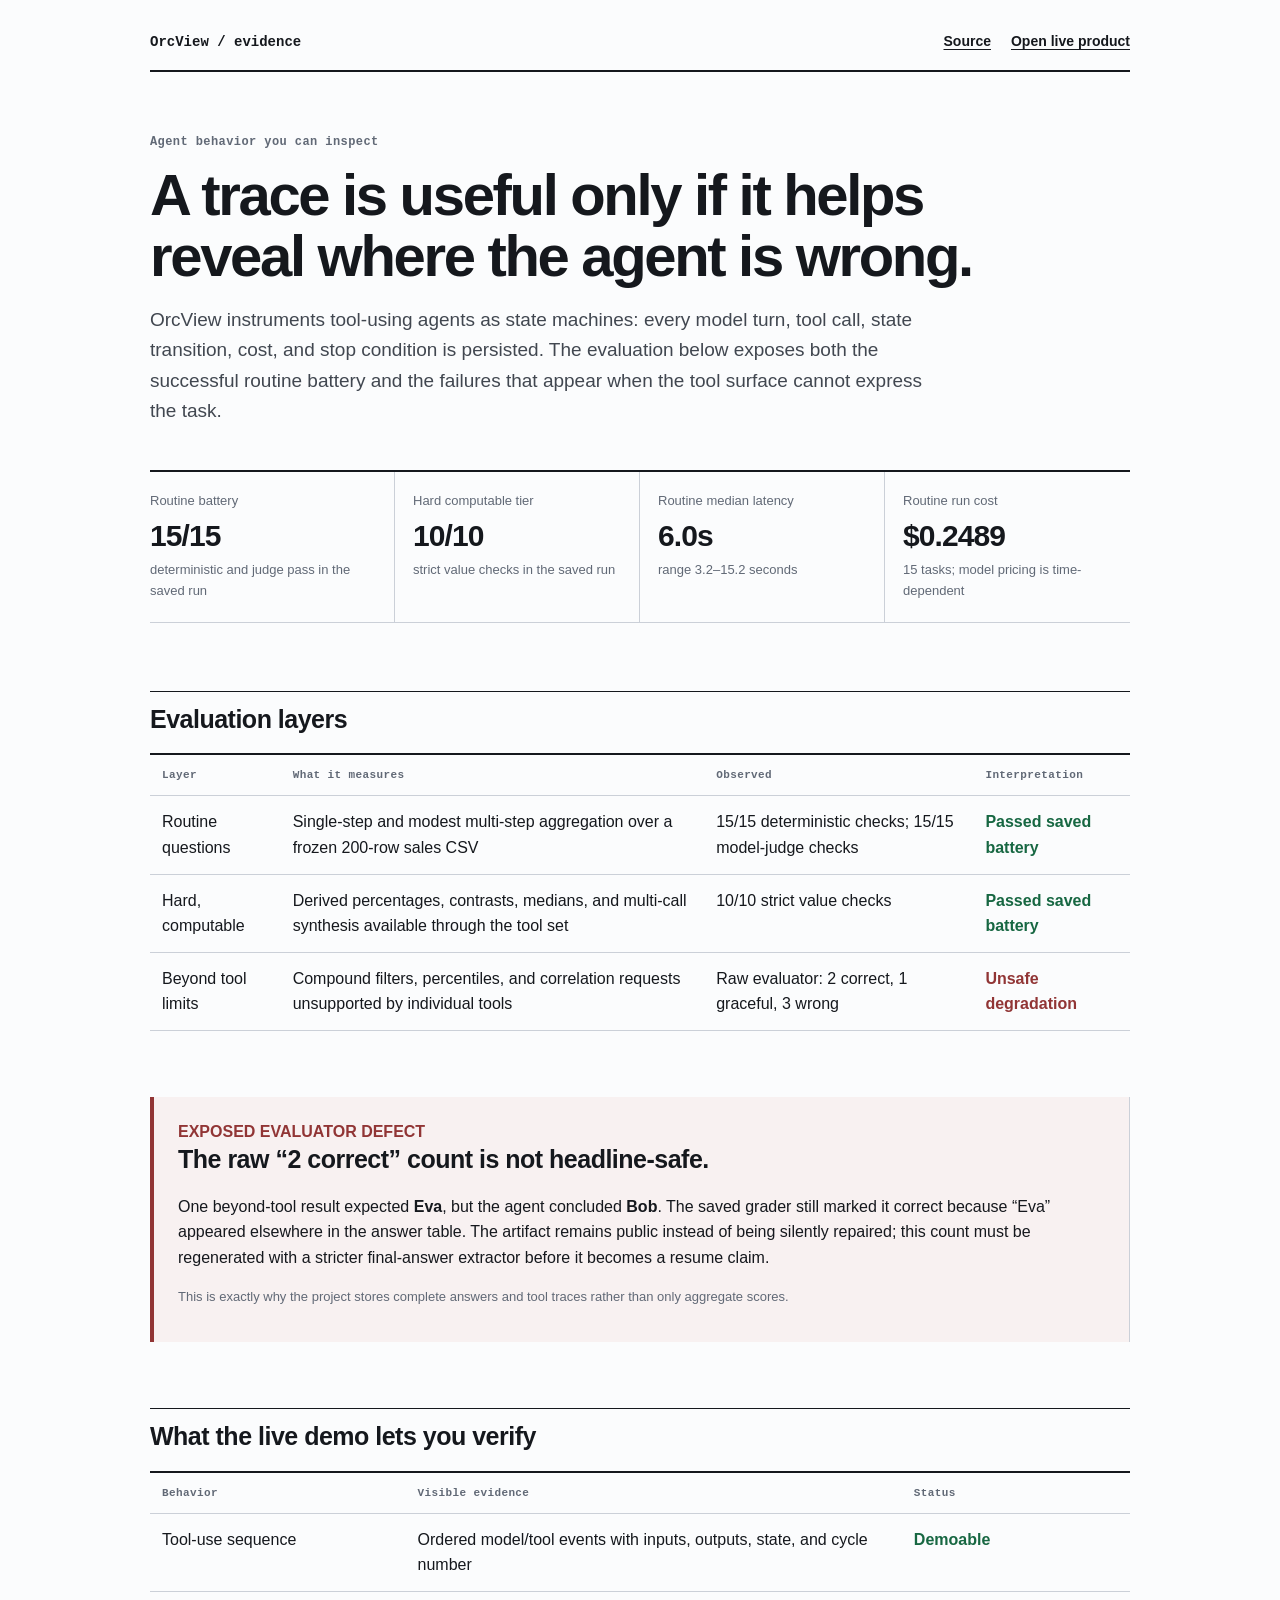
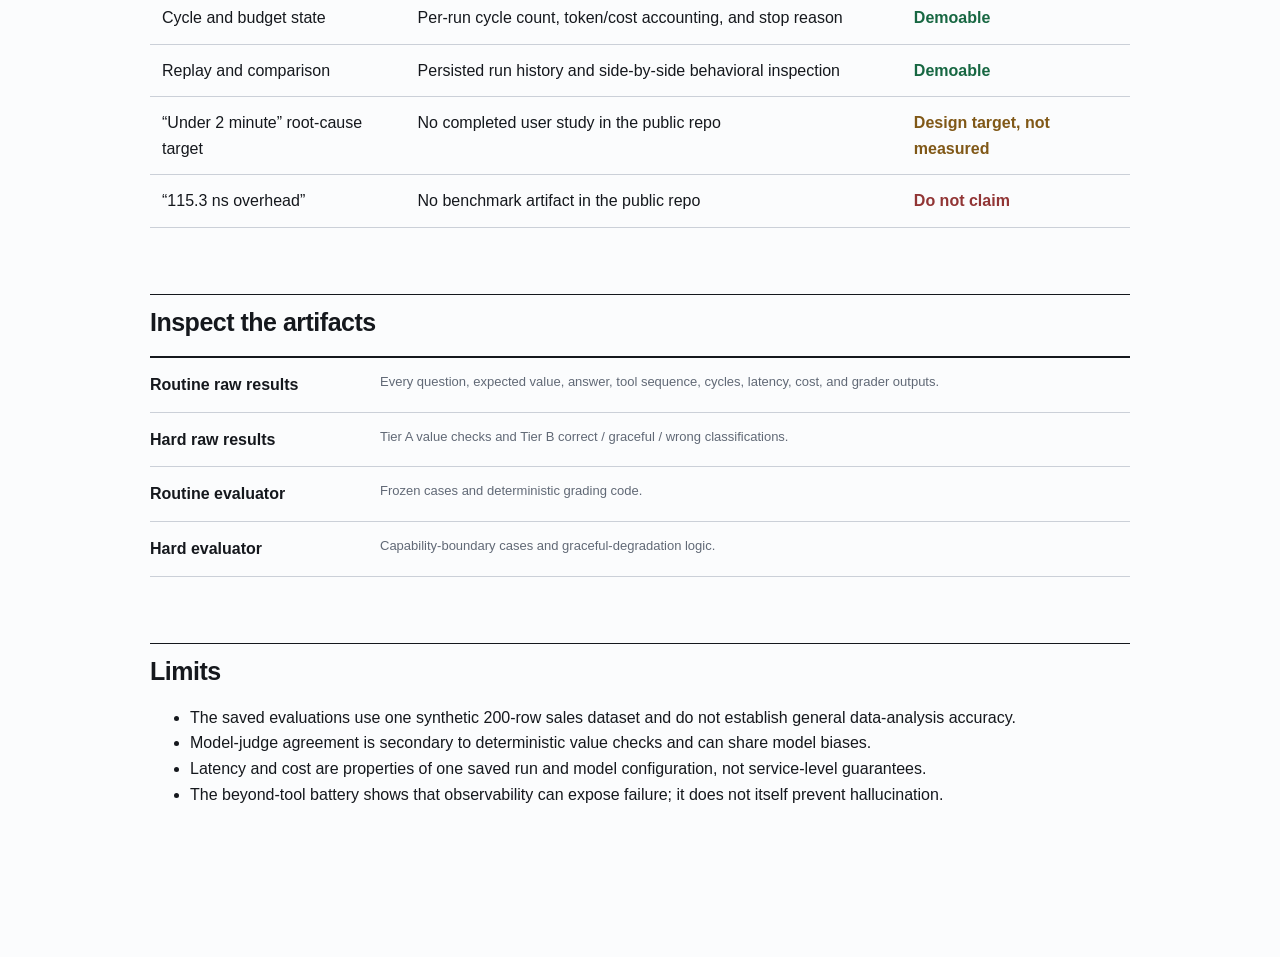
==== docs/index.html @ e5fd5509 "Refine analysis page visual system" ====
<!doctype html>
<html lang="en"><head>
  <meta charset="utf-8"><meta name="viewport" content="width=device-width,initial-scale=1"><meta name="description" content="OrcView evaluation evidence: tool-use traces, task results, costs, latency, and exposed failure modes."><title>OrcView — Evaluation Evidence</title>
  <style>
    :root{--ink:#15181d;--muted:#616976;--paper:#fbfcfd;--line:#cbd0d8;--blue:#314da4;--green:#176742;--red:#913535;--amber:#805817}*{box-sizing:border-box}body{margin:0;background:var(--paper);color:var(--ink);font:16px/1.6 -apple-system,BlinkMacSystemFont,"Segoe UI",sans-serif}main{width:min(980px,calc(100% - 36px));margin:auto;padding:30px 0 84px}nav{display:flex;justify-content:space-between;align-items:baseline;gap:24px;padding-bottom:18px;border-bottom:2px solid var(--ink);margin-bottom:62px}nav strong{font:700 14px/1.3 ui-monospace,SFMono-Regular,Menlo,monospace}nav div{display:flex;gap:20px;flex-wrap:wrap}a{color:var(--blue);text-underline-offset:3px}.button{padding:0;color:var(--ink);text-decoration:underline;font-weight:650;font-size:14px}.button.primary{color:var(--ink)}.eyebrow{color:var(--muted);font:600 12px/1.4 ui-monospace,SFMono-Regular,Menlo,monospace;letter-spacing:.035em}h1{font-size:clamp(38px,6vw,58px);line-height:1.04;letter-spacing:-.04em;max-width:840px;margin:14px 0 18px}.lede{max-width:800px;color:#414750;font-size:19px}.grid{display:grid;grid-template-columns:repeat(4,1fr);gap:0;margin:44px 0 68px;border-top:2px solid var(--ink);border-bottom:1px solid var(--line)}.card{padding:19px 18px 20px 0;border-right:1px solid var(--line)}.card+.card{padding-left:18px}.card:last-child{border-right:0}.metric{font-size:30px;line-height:1;font-weight:760;letter-spacing:-.03em;margin:9px 0}.small{color:var(--muted);font-size:13px}section{margin:66px 0}h2{margin:0 0 18px;padding-top:12px;border-top:1px solid var(--ink);font-size:25px;line-height:1.25;letter-spacing:-.02em}table{width:100%;border-collapse:collapse;border-top:2px solid var(--ink);border-bottom:1px solid var(--ink)}th,td{padding:13px 12px;text-align:left;border-bottom:1px solid var(--line);vertical-align:top}th{color:var(--muted);font:600 11px/1.3 ui-monospace,SFMono-Regular,Menlo,monospace;letter-spacing:.035em}.ok{color:var(--green);font-weight:750}.bad{color:var(--red);font-weight:750}.warn{color:var(--amber);font-weight:750}.failure{border-left:4px solid var(--red);background:#f8f1f1;padding:22px 24px}.failure h2{border:0;padding-top:0}.links{border-top:2px solid var(--ink)}.link{display:grid;grid-template-columns:210px 1fr;gap:20px;padding:14px 0;border-bottom:1px solid var(--line);color:var(--ink);text-decoration:none;font-weight:650}.link span{display:block;color:var(--muted);font-size:13px;font-weight:400}@media(max-width:760px){nav{align-items:flex-start;flex-direction:column;margin-bottom:44px}.grid{grid-template-columns:1fr}.card,.card+.card{padding:16px 0;border-right:0;border-bottom:1px solid var(--line)}.link{grid-template-columns:1fr;gap:3px}table{display:block;overflow-x:auto}th:nth-child(3),td:nth-child(3){display:none}}
  </style>
</head><body><main>
  <nav><strong>OrcView / evidence</strong><div><a class="button" href="https://github.com/ajorge2/agent-orchestrator">Source</a><a class="button primary" href="https://site--orcview--764vq9x779wv.code.run/">Open live product</a></div></nav>
  <header><div class="eyebrow">Agent behavior you can inspect</div><h1>A trace is useful only if it helps reveal where the agent is wrong.</h1><p class="lede">OrcView instruments tool-using agents as state machines: every model turn, tool call, state transition, cost, and stop condition is persisted. The evaluation below exposes both the successful routine battery and the failures that appear when the tool surface cannot express the task.</p></header>
  <div class="grid"><article class="card"><div class="small">Routine battery</div><div class="metric">15/15</div><div class="small">deterministic and judge pass in the saved run</div></article><article class="card"><div class="small">Hard computable tier</div><div class="metric">10/10</div><div class="small">strict value checks in the saved run</div></article><article class="card"><div class="small">Routine median latency</div><div class="metric">6.0s</div><div class="small">range 3.2–15.2 seconds</div></article><article class="card"><div class="small">Routine run cost</div><div class="metric">$0.2489</div><div class="small">15 tasks; model pricing is time-dependent</div></article></div>
  <section><h2>Evaluation layers</h2><table><thead><tr><th>Layer</th><th>What it measures</th><th>Observed</th><th>Interpretation</th></tr></thead><tbody>
    <tr><td>Routine questions</td><td>Single-step and modest multi-step aggregation over a frozen 200-row sales CSV</td><td>15/15 deterministic checks; 15/15 model-judge checks</td><td class="ok">Passed saved battery</td></tr>
    <tr><td>Hard, computable</td><td>Derived percentages, contrasts, medians, and multi-call synthesis available through the tool set</td><td>10/10 strict value checks</td><td class="ok">Passed saved battery</td></tr>
    <tr><td>Beyond tool limits</td><td>Compound filters, percentiles, and correlation requests unsupported by individual tools</td><td>Raw evaluator: 2 correct, 1 graceful, 3 wrong</td><td class="bad">Unsafe degradation</td></tr>
  </tbody></table></section>
  <section class="card failure"><div class="bad">EXPOSED EVALUATOR DEFECT</div><h2>The raw “2 correct” count is not headline-safe.</h2><p>One beyond-tool result expected <strong>Eva</strong>, but the agent concluded <strong>Bob</strong>. The saved grader still marked it correct because “Eva” appeared elsewhere in the answer table. The artifact remains public instead of being silently repaired; this count must be regenerated with a stricter final-answer extractor before it becomes a resume claim.</p><p class="small">This is exactly why the project stores complete answers and tool traces rather than only aggregate scores.</p></section>
  <section><h2>What the live demo lets you verify</h2><table><thead><tr><th>Behavior</th><th>Visible evidence</th><th>Status</th></tr></thead><tbody>
    <tr><td>Tool-use sequence</td><td>Ordered model/tool events with inputs, outputs, state, and cycle number</td><td class="ok">Demoable</td></tr>
    <tr><td>Cycle and budget state</td><td>Per-run cycle count, token/cost accounting, and stop reason</td><td class="ok">Demoable</td></tr>
    <tr><td>Replay and comparison</td><td>Persisted run history and side-by-side behavioral inspection</td><td class="ok">Demoable</td></tr>
    <tr><td>“Under 2 minute” root-cause target</td><td>No completed user study in the public repo</td><td class="warn">Design target, not measured</td></tr>
    <tr><td>“115.3 ns overhead”</td><td>No benchmark artifact in the public repo</td><td class="bad">Do not claim</td></tr>
  </tbody></table></section>
  <section><h2>Inspect the artifacts</h2><div class="links"><a class="link" href="evidence/eval_results.json">Routine raw results <span>Every question, expected value, answer, tool sequence, cycles, latency, cost, and grader outputs.</span></a><a class="link" href="evidence/eval_hard_results.json">Hard raw results <span>Tier A value checks and Tier B correct / graceful / wrong classifications.</span></a><a class="link" href="https://github.com/ajorge2/agent-orchestrator/blob/main/data-analyst-agent/eval_accuracy.py">Routine evaluator <span>Frozen cases and deterministic grading code.</span></a><a class="link" href="https://github.com/ajorge2/agent-orchestrator/blob/main/data-analyst-agent/eval_hard.py">Hard evaluator <span>Capability-boundary cases and graceful-degradation logic.</span></a></div></section>
  <section><h2>Limits</h2><ul><li>The saved evaluations use one synthetic 200-row sales dataset and do not establish general data-analysis accuracy.</li><li>Model-judge agreement is secondary to deterministic value checks and can share model biases.</li><li>Latency and cost are properties of one saved run and model configuration, not service-level guarantees.</li><li>The beyond-tool battery shows that observability can expose failure; it does not itself prevent hallucination.</li></ul></section>
</main></body></html>
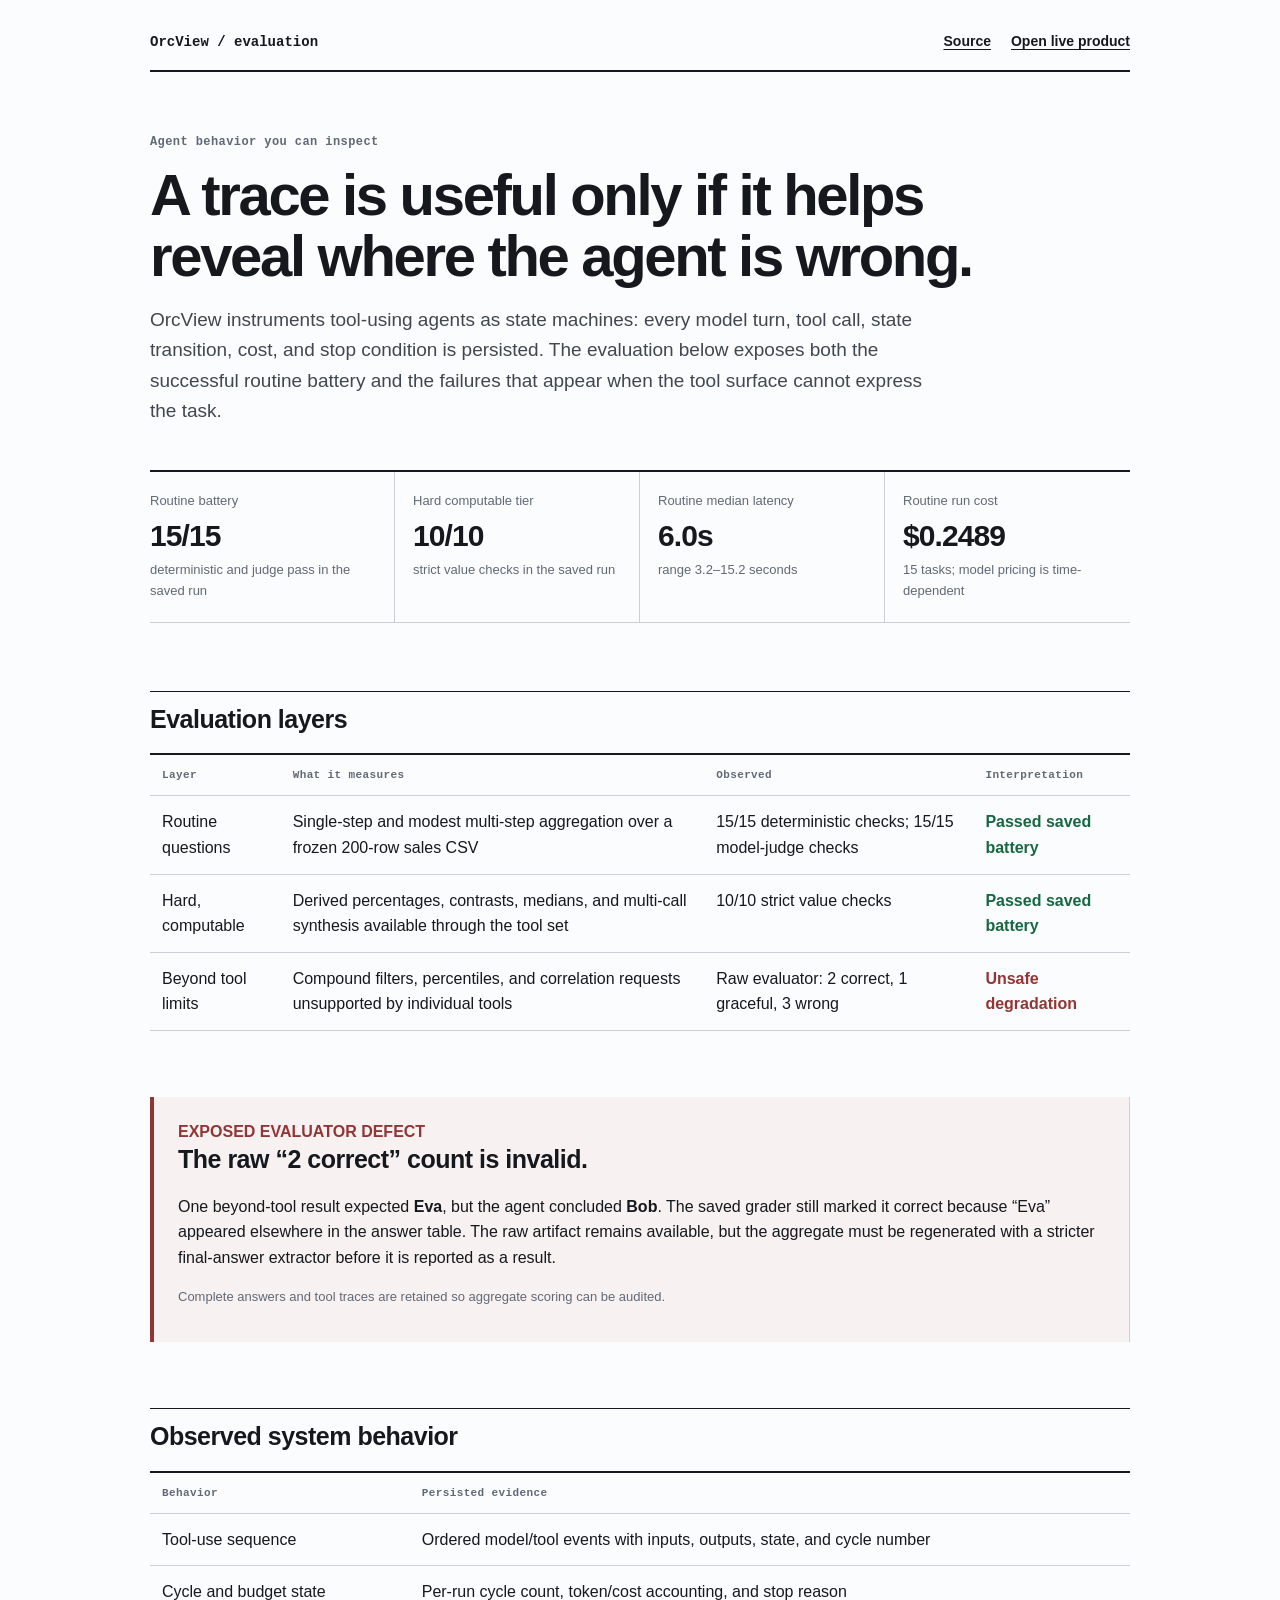
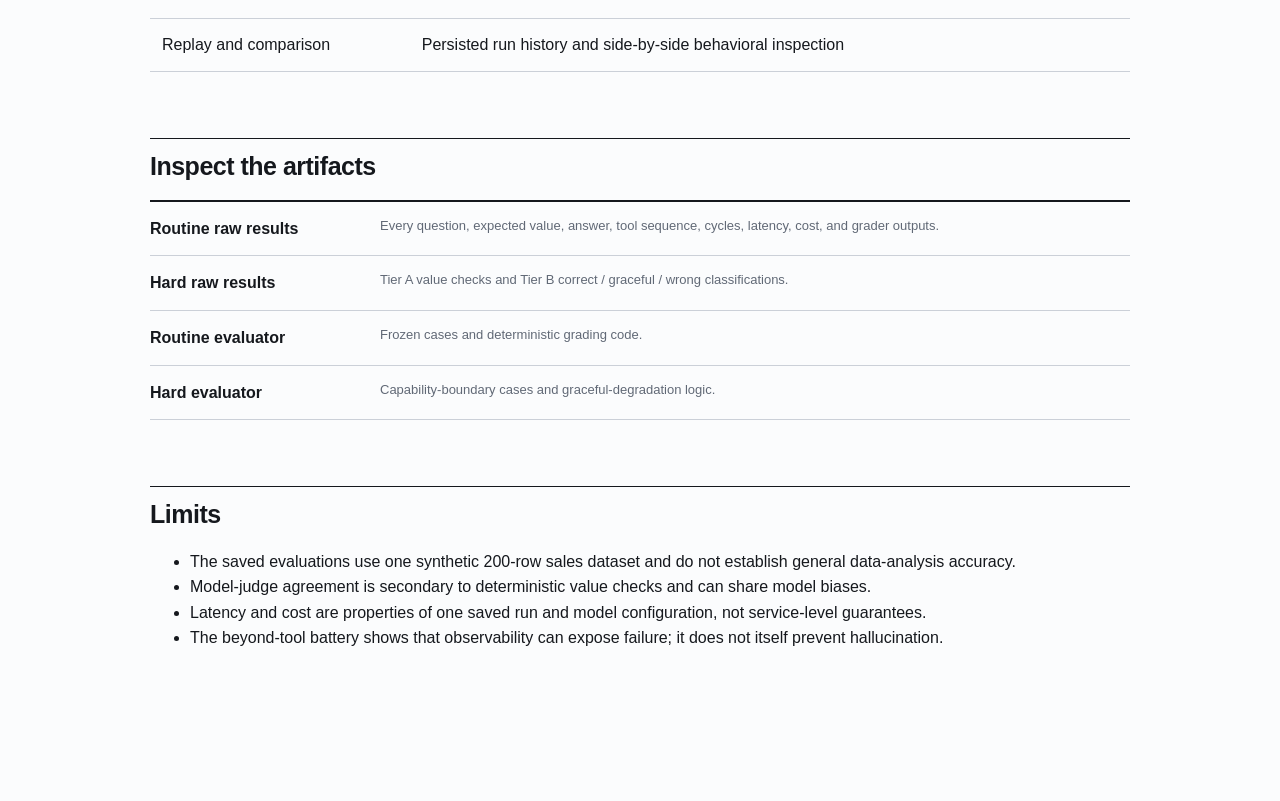
==== commit e4d5601c: "Present evaluation as technical results" ====
--- a/docs/index.html
+++ b/docs/index.html
@@ -1,11 +1,11 @@
 <!doctype html>
 <html lang="en"><head>
-  <meta charset="utf-8"><meta name="viewport" content="width=device-width,initial-scale=1"><meta name="description" content="OrcView evaluation evidence: tool-use traces, task results, costs, latency, and exposed failure modes."><title>OrcView — Evaluation Evidence</title>
+  <meta charset="utf-8"><meta name="viewport" content="width=device-width,initial-scale=1"><meta name="description" content="OrcView evaluation results: tool-use traces, task outcomes, costs, latency, and exposed failure modes."><title>OrcView — Evaluation Results</title>
   <style>
-    :root{--ink:#15181d;--muted:#616976;--paper:#fbfcfd;--line:#cbd0d8;--blue:#314da4;--green:#176742;--red:#913535;--amber:#805817}*{box-sizing:border-box}body{margin:0;background:var(--paper);color:var(--ink);font:16px/1.6 -apple-system,BlinkMacSystemFont,"Segoe UI",sans-serif}main{width:min(980px,calc(100% - 36px));margin:auto;padding:30px 0 84px}nav{display:flex;justify-content:space-between;align-items:baseline;gap:24px;padding-bottom:18px;border-bottom:2px solid var(--ink);margin-bottom:62px}nav strong{font:700 14px/1.3 ui-monospace,SFMono-Regular,Menlo,monospace}nav div{display:flex;gap:20px;flex-wrap:wrap}a{color:var(--blue);text-underline-offset:3px}.button{padding:0;color:var(--ink);text-decoration:underline;font-weight:650;font-size:14px}.button.primary{color:var(--ink)}.eyebrow{color:var(--muted);font:600 12px/1.4 ui-monospace,SFMono-Regular,Menlo,monospace;letter-spacing:.035em}h1{font-size:clamp(38px,6vw,58px);line-height:1.04;letter-spacing:-.04em;max-width:840px;margin:14px 0 18px}.lede{max-width:800px;color:#414750;font-size:19px}.grid{display:grid;grid-template-columns:repeat(4,1fr);gap:0;margin:44px 0 68px;border-top:2px solid var(--ink);border-bottom:1px solid var(--line)}.card{padding:19px 18px 20px 0;border-right:1px solid var(--line)}.card+.card{padding-left:18px}.card:last-child{border-right:0}.metric{font-size:30px;line-height:1;font-weight:760;letter-spacing:-.03em;margin:9px 0}.small{color:var(--muted);font-size:13px}section{margin:66px 0}h2{margin:0 0 18px;padding-top:12px;border-top:1px solid var(--ink);font-size:25px;line-height:1.25;letter-spacing:-.02em}table{width:100%;border-collapse:collapse;border-top:2px solid var(--ink);border-bottom:1px solid var(--ink)}th,td{padding:13px 12px;text-align:left;border-bottom:1px solid var(--line);vertical-align:top}th{color:var(--muted);font:600 11px/1.3 ui-monospace,SFMono-Regular,Menlo,monospace;letter-spacing:.035em}.ok{color:var(--green);font-weight:750}.bad{color:var(--red);font-weight:750}.warn{color:var(--amber);font-weight:750}.failure{border-left:4px solid var(--red);background:#f8f1f1;padding:22px 24px}.failure h2{border:0;padding-top:0}.links{border-top:2px solid var(--ink)}.link{display:grid;grid-template-columns:210px 1fr;gap:20px;padding:14px 0;border-bottom:1px solid var(--line);color:var(--ink);text-decoration:none;font-weight:650}.link span{display:block;color:var(--muted);font-size:13px;font-weight:400}@media(max-width:760px){nav{align-items:flex-start;flex-direction:column;margin-bottom:44px}.grid{grid-template-columns:1fr}.card,.card+.card{padding:16px 0;border-right:0;border-bottom:1px solid var(--line)}.link{grid-template-columns:1fr;gap:3px}table{display:block;overflow-x:auto}th:nth-child(3),td:nth-child(3){display:none}}
+    :root{--ink:#15181d;--muted:#616976;--paper:#fbfcfd;--line:#cbd0d8;--blue:#314da4;--green:#176742;--red:#913535;--amber:#805817}*{box-sizing:border-box}body{margin:0;background:var(--paper);color:var(--ink);font:16px/1.6 -apple-system,BlinkMacSystemFont,"Segoe UI",sans-serif}main{width:min(980px,calc(100% - 36px));margin:auto;padding:30px 0 84px}nav{display:flex;justify-content:space-between;align-items:baseline;gap:24px;padding-bottom:18px;border-bottom:2px solid var(--ink);margin-bottom:62px}nav strong{font:700 14px/1.3 ui-monospace,SFMono-Regular,Menlo,monospace}nav div{display:flex;gap:20px;flex-wrap:wrap}a{color:var(--blue);text-underline-offset:3px}.button{padding:0;color:var(--ink);text-decoration:underline;font-weight:650;font-size:14px}.button.primary{color:var(--ink)}.eyebrow{color:var(--muted);font:600 12px/1.4 ui-monospace,SFMono-Regular,Menlo,monospace;letter-spacing:.035em}h1{font-size:clamp(38px,6vw,58px);line-height:1.04;letter-spacing:-.04em;max-width:840px;margin:14px 0 18px}.lede{max-width:800px;color:#414750;font-size:19px}.grid{display:grid;grid-template-columns:repeat(4,1fr);gap:0;margin:44px 0 68px;border-top:2px solid var(--ink);border-bottom:1px solid var(--line)}.card{padding:19px 18px 20px 0;border-right:1px solid var(--line)}.card+.card{padding-left:18px}.card:last-child{border-right:0}.metric{font-size:30px;line-height:1;font-weight:760;letter-spacing:-.03em;margin:9px 0}.small{color:var(--muted);font-size:13px}section{margin:66px 0}h2{margin:0 0 18px;padding-top:12px;border-top:1px solid var(--ink);font-size:25px;line-height:1.25;letter-spacing:-.02em}table{width:100%;border-collapse:collapse;border-top:2px solid var(--ink);border-bottom:1px solid var(--ink)}th,td{padding:13px 12px;text-align:left;border-bottom:1px solid var(--line);vertical-align:top}th{color:var(--muted);font:600 11px/1.3 ui-monospace,SFMono-Regular,Menlo,monospace;letter-spacing:.035em}.ok{color:var(--green);font-weight:750}.bad{color:var(--red);font-weight:750}.warn{color:var(--amber);font-weight:750}.failure{border-left:4px solid var(--red);background:#f8f1f1;padding:22px 24px}.failure h2{border:0;padding-top:0}.links{border-top:2px solid var(--ink)}.link{display:grid;grid-template-columns:210px 1fr;gap:20px;padding:14px 0;border-bottom:1px solid var(--line);color:var(--ink);text-decoration:none;font-weight:650}.link span{display:block;color:var(--muted);font-size:13px;font-weight:400}@media(max-width:760px){nav{align-items:flex-start;flex-direction:column;margin-bottom:44px}.grid{grid-template-columns:1fr}.card,.card+.card{padding:16px 0;border-right:0;border-bottom:1px solid var(--line)}.link{grid-template-columns:1fr;gap:3px}table{display:block;overflow-x:auto}}
   </style>
 </head><body><main>
-  <nav><strong>OrcView / evidence</strong><div><a class="button" href="https://github.com/ajorge2/agent-orchestrator">Source</a><a class="button primary" href="https://site--orcview--764vq9x779wv.code.run/">Open live product</a></div></nav>
+  <nav><strong>OrcView / evaluation</strong><div><a class="button" href="https://github.com/ajorge2/agent-orchestrator">Source</a><a class="button primary" href="https://site--orcview--764vq9x779wv.code.run/">Open live product</a></div></nav>
   <header><div class="eyebrow">Agent behavior you can inspect</div><h1>A trace is useful only if it helps reveal where the agent is wrong.</h1><p class="lede">OrcView instruments tool-using agents as state machines: every model turn, tool call, state transition, cost, and stop condition is persisted. The evaluation below exposes both the successful routine battery and the failures that appear when the tool surface cannot express the task.</p></header>
   <div class="grid"><article class="card"><div class="small">Routine battery</div><div class="metric">15/15</div><div class="small">deterministic and judge pass in the saved run</div></article><article class="card"><div class="small">Hard computable tier</div><div class="metric">10/10</div><div class="small">strict value checks in the saved run</div></article><article class="card"><div class="small">Routine median latency</div><div class="metric">6.0s</div><div class="small">range 3.2–15.2 seconds</div></article><article class="card"><div class="small">Routine run cost</div><div class="metric">$0.2489</div><div class="small">15 tasks; model pricing is time-dependent</div></article></div>
   <section><h2>Evaluation layers</h2><table><thead><tr><th>Layer</th><th>What it measures</th><th>Observed</th><th>Interpretation</th></tr></thead><tbody>
@@ -13,13 +13,11 @@
     <tr><td>Hard, computable</td><td>Derived percentages, contrasts, medians, and multi-call synthesis available through the tool set</td><td>10/10 strict value checks</td><td class="ok">Passed saved battery</td></tr>
     <tr><td>Beyond tool limits</td><td>Compound filters, percentiles, and correlation requests unsupported by individual tools</td><td>Raw evaluator: 2 correct, 1 graceful, 3 wrong</td><td class="bad">Unsafe degradation</td></tr>
   </tbody></table></section>
-  <section class="card failure"><div class="bad">EXPOSED EVALUATOR DEFECT</div><h2>The raw “2 correct” count is not headline-safe.</h2><p>One beyond-tool result expected <strong>Eva</strong>, but the agent concluded <strong>Bob</strong>. The saved grader still marked it correct because “Eva” appeared elsewhere in the answer table. The artifact remains public instead of being silently repaired; this count must be regenerated with a stricter final-answer extractor before it becomes a resume claim.</p><p class="small">This is exactly why the project stores complete answers and tool traces rather than only aggregate scores.</p></section>
-  <section><h2>What the live demo lets you verify</h2><table><thead><tr><th>Behavior</th><th>Visible evidence</th><th>Status</th></tr></thead><tbody>
-    <tr><td>Tool-use sequence</td><td>Ordered model/tool events with inputs, outputs, state, and cycle number</td><td class="ok">Demoable</td></tr>
-    <tr><td>Cycle and budget state</td><td>Per-run cycle count, token/cost accounting, and stop reason</td><td class="ok">Demoable</td></tr>
-    <tr><td>Replay and comparison</td><td>Persisted run history and side-by-side behavioral inspection</td><td class="ok">Demoable</td></tr>
-    <tr><td>“Under 2 minute” root-cause target</td><td>No completed user study in the public repo</td><td class="warn">Design target, not measured</td></tr>
-    <tr><td>“115.3 ns overhead”</td><td>No benchmark artifact in the public repo</td><td class="bad">Do not claim</td></tr>
+  <section class="card failure"><div class="bad">EXPOSED EVALUATOR DEFECT</div><h2>The raw “2 correct” count is invalid.</h2><p>One beyond-tool result expected <strong>Eva</strong>, but the agent concluded <strong>Bob</strong>. The saved grader still marked it correct because “Eva” appeared elsewhere in the answer table. The raw artifact remains available, but the aggregate must be regenerated with a stricter final-answer extractor before it is reported as a result.</p><p class="small">Complete answers and tool traces are retained so aggregate scoring can be audited.</p></section>
+  <section><h2>Observed system behavior</h2><table><thead><tr><th>Behavior</th><th>Persisted evidence</th></tr></thead><tbody>
+    <tr><td>Tool-use sequence</td><td>Ordered model/tool events with inputs, outputs, state, and cycle number</td></tr>
+    <tr><td>Cycle and budget state</td><td>Per-run cycle count, token/cost accounting, and stop reason</td></tr>
+    <tr><td>Replay and comparison</td><td>Persisted run history and side-by-side behavioral inspection</td></tr>
   </tbody></table></section>
   <section><h2>Inspect the artifacts</h2><div class="links"><a class="link" href="evidence/eval_results.json">Routine raw results <span>Every question, expected value, answer, tool sequence, cycles, latency, cost, and grader outputs.</span></a><a class="link" href="evidence/eval_hard_results.json">Hard raw results <span>Tier A value checks and Tier B correct / graceful / wrong classifications.</span></a><a class="link" href="https://github.com/ajorge2/agent-orchestrator/blob/main/data-analyst-agent/eval_accuracy.py">Routine evaluator <span>Frozen cases and deterministic grading code.</span></a><a class="link" href="https://github.com/ajorge2/agent-orchestrator/blob/main/data-analyst-agent/eval_hard.py">Hard evaluator <span>Capability-boundary cases and graceful-degradation logic.</span></a></div></section>
   <section><h2>Limits</h2><ul><li>The saved evaluations use one synthetic 200-row sales dataset and do not establish general data-analysis accuracy.</li><li>Model-judge agreement is secondary to deterministic value checks and can share model biases.</li><li>Latency and cost are properties of one saved run and model configuration, not service-level guarantees.</li><li>The beyond-tool battery shows that observability can expose failure; it does not itself prevent hallucination.</li></ul></section>
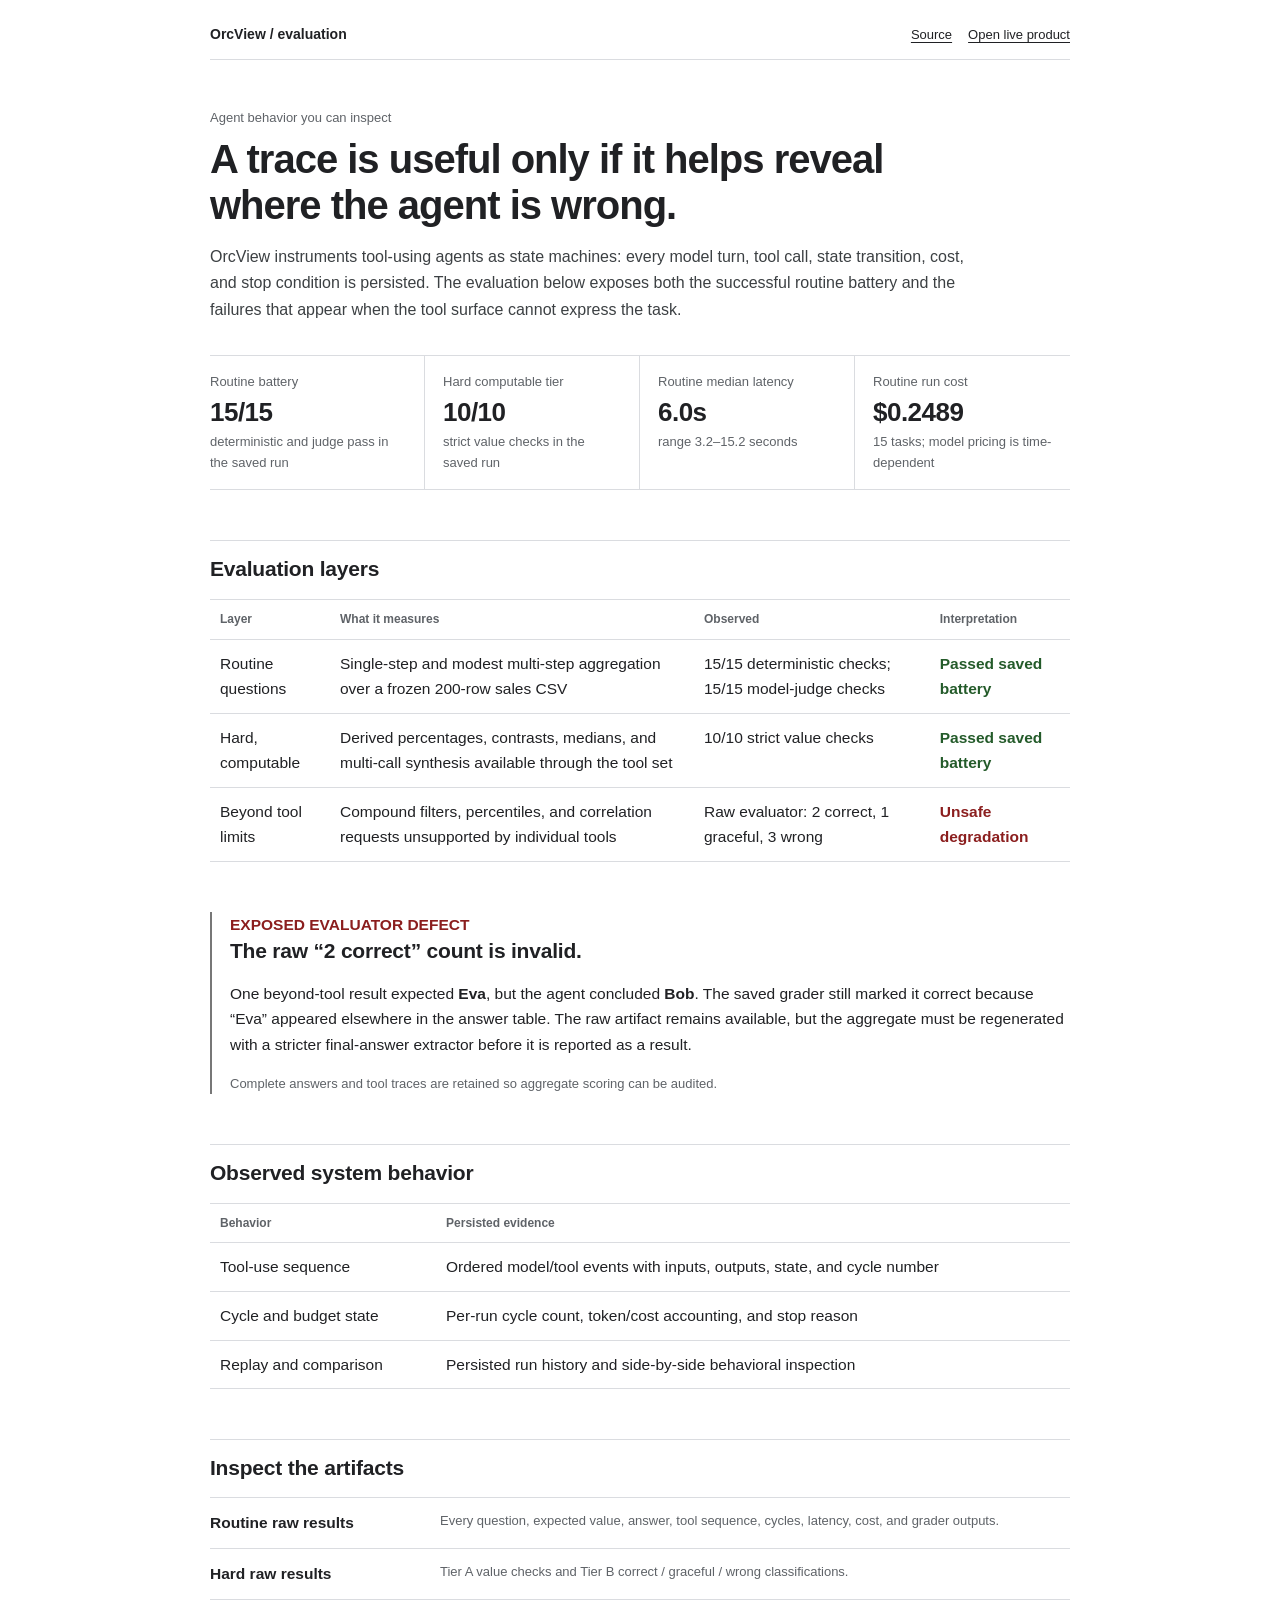
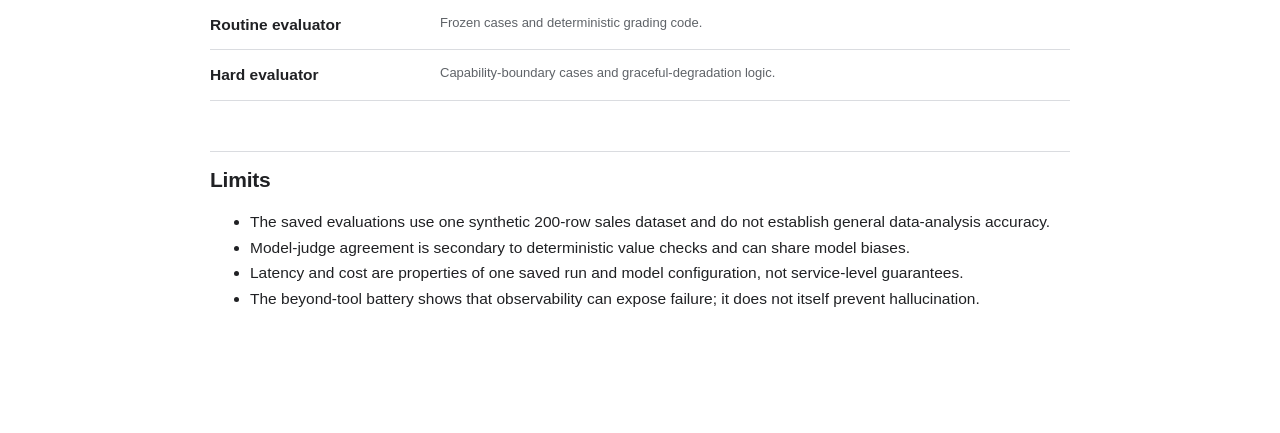
==== commit 7d33738a: "Use plain technical report styling" ====
--- a/docs/index.html
+++ b/docs/index.html
@@ -4,6 +4,7 @@
   <style>
     :root{--ink:#15181d;--muted:#616976;--paper:#fbfcfd;--line:#cbd0d8;--blue:#314da4;--green:#176742;--red:#913535;--amber:#805817}*{box-sizing:border-box}body{margin:0;background:var(--paper);color:var(--ink);font:16px/1.6 -apple-system,BlinkMacSystemFont,"Segoe UI",sans-serif}main{width:min(980px,calc(100% - 36px));margin:auto;padding:30px 0 84px}nav{display:flex;justify-content:space-between;align-items:baseline;gap:24px;padding-bottom:18px;border-bottom:2px solid var(--ink);margin-bottom:62px}nav strong{font:700 14px/1.3 ui-monospace,SFMono-Regular,Menlo,monospace}nav div{display:flex;gap:20px;flex-wrap:wrap}a{color:var(--blue);text-underline-offset:3px}.button{padding:0;color:var(--ink);text-decoration:underline;font-weight:650;font-size:14px}.button.primary{color:var(--ink)}.eyebrow{color:var(--muted);font:600 12px/1.4 ui-monospace,SFMono-Regular,Menlo,monospace;letter-spacing:.035em}h1{font-size:clamp(38px,6vw,58px);line-height:1.04;letter-spacing:-.04em;max-width:840px;margin:14px 0 18px}.lede{max-width:800px;color:#414750;font-size:19px}.grid{display:grid;grid-template-columns:repeat(4,1fr);gap:0;margin:44px 0 68px;border-top:2px solid var(--ink);border-bottom:1px solid var(--line)}.card{padding:19px 18px 20px 0;border-right:1px solid var(--line)}.card+.card{padding-left:18px}.card:last-child{border-right:0}.metric{font-size:30px;line-height:1;font-weight:760;letter-spacing:-.03em;margin:9px 0}.small{color:var(--muted);font-size:13px}section{margin:66px 0}h2{margin:0 0 18px;padding-top:12px;border-top:1px solid var(--ink);font-size:25px;line-height:1.25;letter-spacing:-.02em}table{width:100%;border-collapse:collapse;border-top:2px solid var(--ink);border-bottom:1px solid var(--ink)}th,td{padding:13px 12px;text-align:left;border-bottom:1px solid var(--line);vertical-align:top}th{color:var(--muted);font:600 11px/1.3 ui-monospace,SFMono-Regular,Menlo,monospace;letter-spacing:.035em}.ok{color:var(--green);font-weight:750}.bad{color:var(--red);font-weight:750}.warn{color:var(--amber);font-weight:750}.failure{border-left:4px solid var(--red);background:#f8f1f1;padding:22px 24px}.failure h2{border:0;padding-top:0}.links{border-top:2px solid var(--ink)}.link{display:grid;grid-template-columns:210px 1fr;gap:20px;padding:14px 0;border-bottom:1px solid var(--line);color:var(--ink);text-decoration:none;font-weight:650}.link span{display:block;color:var(--muted);font-size:13px;font-weight:400}@media(max-width:760px){nav{align-items:flex-start;flex-direction:column;margin-bottom:44px}.grid{grid-template-columns:1fr}.card,.card+.card{padding:16px 0;border-right:0;border-bottom:1px solid var(--line)}.link{grid-template-columns:1fr;gap:3px}table{display:block;overflow-x:auto}}
   </style>
+  <link rel="stylesheet" href="plain.css">
 </head><body><main>
   <nav><strong>OrcView / evaluation</strong><div><a class="button" href="https://github.com/ajorge2/agent-orchestrator">Source</a><a class="button primary" href="https://site--orcview--764vq9x779wv.code.run/">Open live product</a></div></nav>
   <header><div class="eyebrow">Agent behavior you can inspect</div><h1>A trace is useful only if it helps reveal where the agent is wrong.</h1><p class="lede">OrcView instruments tool-using agents as state machines: every model turn, tool call, state transition, cost, and stop condition is persisted. The evaluation below exposes both the successful routine battery and the failures that appear when the tool surface cannot express the task.</p></header>
--- a/docs/plain.css
+++ b/docs/plain.css
@@ -0,0 +1,221 @@
+:root {
+  --ink: #202124 !important;
+  --muted: #5f6368 !important;
+  --paper: #ffffff !important;
+  --line: #dadce0 !important;
+  --green: #202124 !important;
+  --blue: #202124 !important;
+  --teal: #202124 !important;
+  --violet: #202124 !important;
+  --amber: #6f4e00 !important;
+  --orange: #6f4e00 !important;
+  --red: #8b1e1e !important;
+}
+
+html { background: #ffffff; }
+
+body {
+  background: #ffffff !important;
+  color: var(--ink) !important;
+  font: 15.5px/1.65 -apple-system, BlinkMacSystemFont, "Segoe UI", sans-serif !important;
+}
+
+main {
+  width: min(860px, calc(100% - 36px)) !important;
+  padding: 24px 0 72px !important;
+}
+
+nav {
+  margin-bottom: 48px !important;
+  padding-bottom: 14px !important;
+  border-bottom: 1px solid var(--line) !important;
+}
+
+nav strong {
+  font: 600 14px/1.4 -apple-system, BlinkMacSystemFont, "Segoe UI", sans-serif !important;
+}
+
+nav div { gap: 16px !important; }
+
+.button {
+  color: var(--ink) !important;
+  font-size: 13px !important;
+  font-weight: 500 !important;
+}
+
+header { max-width: 800px !important; }
+
+.eyebrow,
+.tag {
+  color: var(--muted) !important;
+  font: 500 13px/1.5 -apple-system, BlinkMacSystemFont, "Segoe UI", sans-serif !important;
+  letter-spacing: 0 !important;
+  text-transform: none !important;
+}
+
+h1 {
+  max-width: 780px !important;
+  margin: 8px 0 14px !important;
+  font-size: clamp(30px, 4vw, 40px) !important;
+  font-weight: 600 !important;
+  line-height: 1.15 !important;
+  letter-spacing: -0.025em !important;
+}
+
+.lede {
+  max-width: 780px !important;
+  color: #3c4043 !important;
+  font-size: 16px !important;
+  line-height: 1.65 !important;
+}
+
+section { margin: 50px 0 !important; }
+
+h2 {
+  margin: 0 0 16px !important;
+  padding-top: 14px !important;
+  border-top: 1px solid var(--line) !important;
+  font-size: 21px !important;
+  font-weight: 650 !important;
+  line-height: 1.3 !important;
+  letter-spacing: -0.01em !important;
+}
+
+.grid,
+.flow,
+.metrics {
+  margin: 32px 0 50px !important;
+  border-top: 1px solid var(--line) !important;
+  border-bottom: 1px solid var(--line) !important;
+}
+
+.card,
+.step,
+.metric-block {
+  background: transparent !important;
+  border-color: var(--line) !important;
+}
+
+.grid .card,
+.grid .card + .card,
+.card,
+.card + .card,
+.step,
+.step + .step,
+.metric-block,
+.metric-block + .metric-block {
+  padding-top: 15px !important;
+  padding-bottom: 16px !important;
+}
+
+.metric {
+  margin: 6px 0 !important;
+  font-size: 26px !important;
+  font-weight: 650 !important;
+  letter-spacing: -0.02em !important;
+}
+
+.label,
+.small,
+.step span,
+.section-intro,
+.frame-note {
+  color: var(--muted) !important;
+  font-size: 13px !important;
+}
+
+section > .card:not(.decision):not(.failure):not(.gate):not(.boundary) {
+  padding-left: 0 !important;
+  border-left: 0 !important;
+}
+
+.decision,
+.failure,
+.gate,
+.boundary {
+  padding: 0 0 0 18px !important;
+  background: transparent !important;
+  border: 0 !important;
+  border-left: 2px solid #777 !important;
+}
+
+.decision h2,
+.failure h2,
+.gate h2,
+.boundary h2 {
+  padding-top: 0 !important;
+  border-top: 0 !important;
+}
+
+table {
+  border-top: 1px solid var(--line) !important;
+  border-bottom: 1px solid var(--line) !important;
+}
+
+th,
+td {
+  padding: 11px 10px !important;
+  border-bottom: 1px solid var(--line) !important;
+}
+
+th {
+  color: var(--muted) !important;
+  font: 600 12px/1.4 -apple-system, BlinkMacSystemFont, "Segoe UI", sans-serif !important;
+  letter-spacing: 0 !important;
+  text-transform: none !important;
+}
+
+.pass,
+.ok { color: #245b2a !important; font-weight: 600 !important; }
+
+.fail,
+.bad,
+.blocked { color: var(--red) !important; font-weight: 600 !important; }
+
+.warn,
+.pending { color: var(--amber) !important; font-weight: 600 !important; }
+
+.artifacts,
+.links { border-top: 1px solid var(--line) !important; }
+
+.artifact,
+.link {
+  padding: 12px 0 !important;
+  border-bottom: 1px solid var(--line) !important;
+  color: var(--ink) !important;
+  font-weight: 600 !important;
+}
+
+.artifact span,
+.link span {
+  color: var(--muted) !important;
+  font-size: 13px !important;
+}
+
+.system-frame {
+  border: 1px solid var(--line) !important;
+  box-shadow: none !important;
+}
+
+.scope {
+  padding-left: 16px !important;
+  border-left: 2px solid var(--line) !important;
+}
+
+code {
+  background: #f5f5f5 !important;
+  color: var(--ink) !important;
+}
+
+.note {
+  color: var(--muted) !important;
+  border-top: 1px solid var(--line) !important;
+}
+
+@media (max-width: 760px) {
+  main { width: min(100% - 28px, 860px) !important; }
+  nav { margin-bottom: 36px !important; }
+  section { margin: 42px 0 !important; }
+  th:nth-child(n),
+  td:nth-child(n) { display: table-cell !important; }
+}
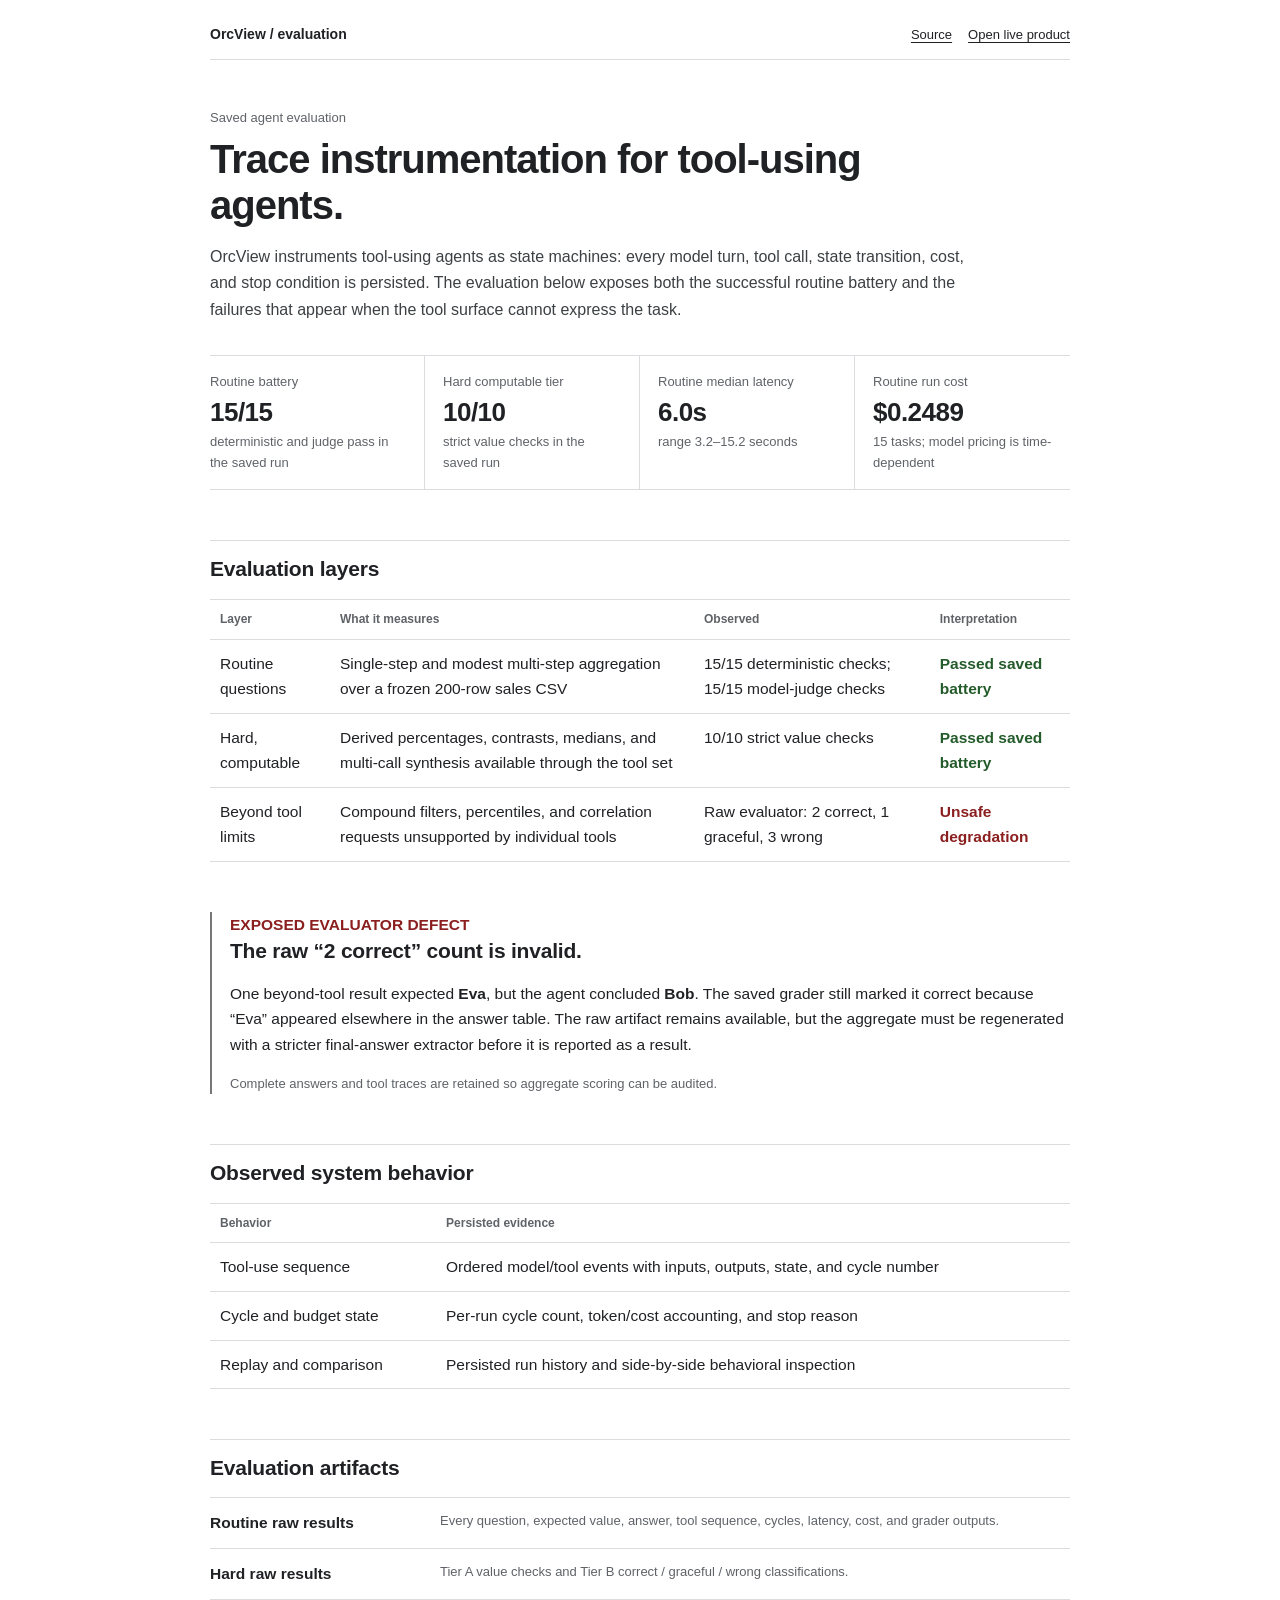
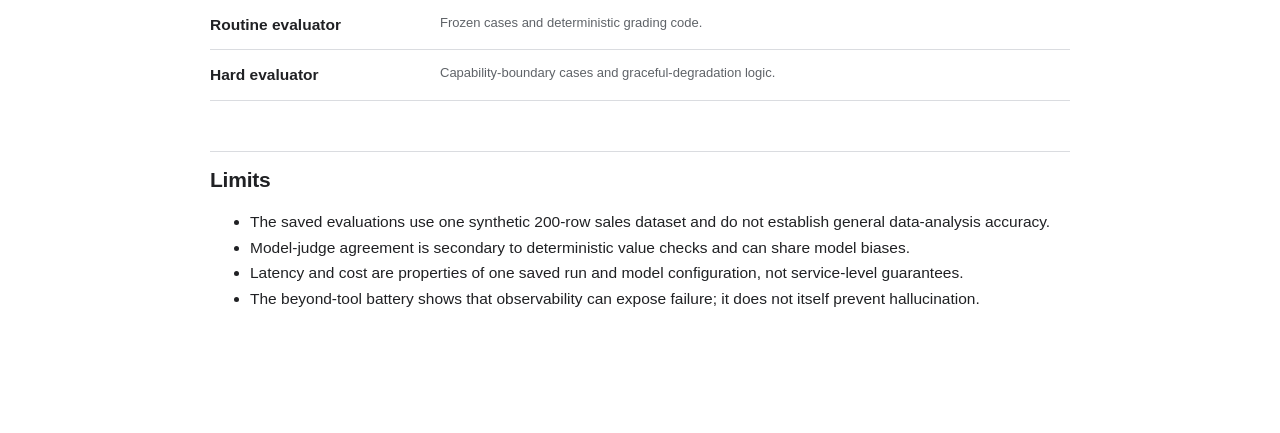
==== commit e3bb127c: "Replace promotional headings with technical labels" ====
--- a/docs/index.html
+++ b/docs/index.html
@@ -7,7 +7,7 @@
   <link rel="stylesheet" href="plain.css">
 </head><body><main>
   <nav><strong>OrcView / evaluation</strong><div><a class="button" href="https://github.com/ajorge2/agent-orchestrator">Source</a><a class="button primary" href="https://site--orcview--764vq9x779wv.code.run/">Open live product</a></div></nav>
-  <header><div class="eyebrow">Agent behavior you can inspect</div><h1>A trace is useful only if it helps reveal where the agent is wrong.</h1><p class="lede">OrcView instruments tool-using agents as state machines: every model turn, tool call, state transition, cost, and stop condition is persisted. The evaluation below exposes both the successful routine battery and the failures that appear when the tool surface cannot express the task.</p></header>
+  <header><div class="eyebrow">Saved agent evaluation</div><h1>Trace instrumentation for tool-using agents.</h1><p class="lede">OrcView instruments tool-using agents as state machines: every model turn, tool call, state transition, cost, and stop condition is persisted. The evaluation below exposes both the successful routine battery and the failures that appear when the tool surface cannot express the task.</p></header>
   <div class="grid"><article class="card"><div class="small">Routine battery</div><div class="metric">15/15</div><div class="small">deterministic and judge pass in the saved run</div></article><article class="card"><div class="small">Hard computable tier</div><div class="metric">10/10</div><div class="small">strict value checks in the saved run</div></article><article class="card"><div class="small">Routine median latency</div><div class="metric">6.0s</div><div class="small">range 3.2–15.2 seconds</div></article><article class="card"><div class="small">Routine run cost</div><div class="metric">$0.2489</div><div class="small">15 tasks; model pricing is time-dependent</div></article></div>
   <section><h2>Evaluation layers</h2><table><thead><tr><th>Layer</th><th>What it measures</th><th>Observed</th><th>Interpretation</th></tr></thead><tbody>
     <tr><td>Routine questions</td><td>Single-step and modest multi-step aggregation over a frozen 200-row sales CSV</td><td>15/15 deterministic checks; 15/15 model-judge checks</td><td class="ok">Passed saved battery</td></tr>
@@ -20,6 +20,6 @@
     <tr><td>Cycle and budget state</td><td>Per-run cycle count, token/cost accounting, and stop reason</td></tr>
     <tr><td>Replay and comparison</td><td>Persisted run history and side-by-side behavioral inspection</td></tr>
   </tbody></table></section>
-  <section><h2>Inspect the artifacts</h2><div class="links"><a class="link" href="evidence/eval_results.json">Routine raw results <span>Every question, expected value, answer, tool sequence, cycles, latency, cost, and grader outputs.</span></a><a class="link" href="evidence/eval_hard_results.json">Hard raw results <span>Tier A value checks and Tier B correct / graceful / wrong classifications.</span></a><a class="link" href="https://github.com/ajorge2/agent-orchestrator/blob/main/data-analyst-agent/eval_accuracy.py">Routine evaluator <span>Frozen cases and deterministic grading code.</span></a><a class="link" href="https://github.com/ajorge2/agent-orchestrator/blob/main/data-analyst-agent/eval_hard.py">Hard evaluator <span>Capability-boundary cases and graceful-degradation logic.</span></a></div></section>
+  <section><h2>Evaluation artifacts</h2><div class="links"><a class="link" href="evidence/eval_results.json">Routine raw results <span>Every question, expected value, answer, tool sequence, cycles, latency, cost, and grader outputs.</span></a><a class="link" href="evidence/eval_hard_results.json">Hard raw results <span>Tier A value checks and Tier B correct / graceful / wrong classifications.</span></a><a class="link" href="https://github.com/ajorge2/agent-orchestrator/blob/main/data-analyst-agent/eval_accuracy.py">Routine evaluator <span>Frozen cases and deterministic grading code.</span></a><a class="link" href="https://github.com/ajorge2/agent-orchestrator/blob/main/data-analyst-agent/eval_hard.py">Hard evaluator <span>Capability-boundary cases and graceful-degradation logic.</span></a></div></section>
   <section><h2>Limits</h2><ul><li>The saved evaluations use one synthetic 200-row sales dataset and do not establish general data-analysis accuracy.</li><li>Model-judge agreement is secondary to deterministic value checks and can share model biases.</li><li>Latency and cost are properties of one saved run and model configuration, not service-level guarantees.</li><li>The beyond-tool battery shows that observability can expose failure; it does not itself prevent hallucination.</li></ul></section>
 </main></body></html>
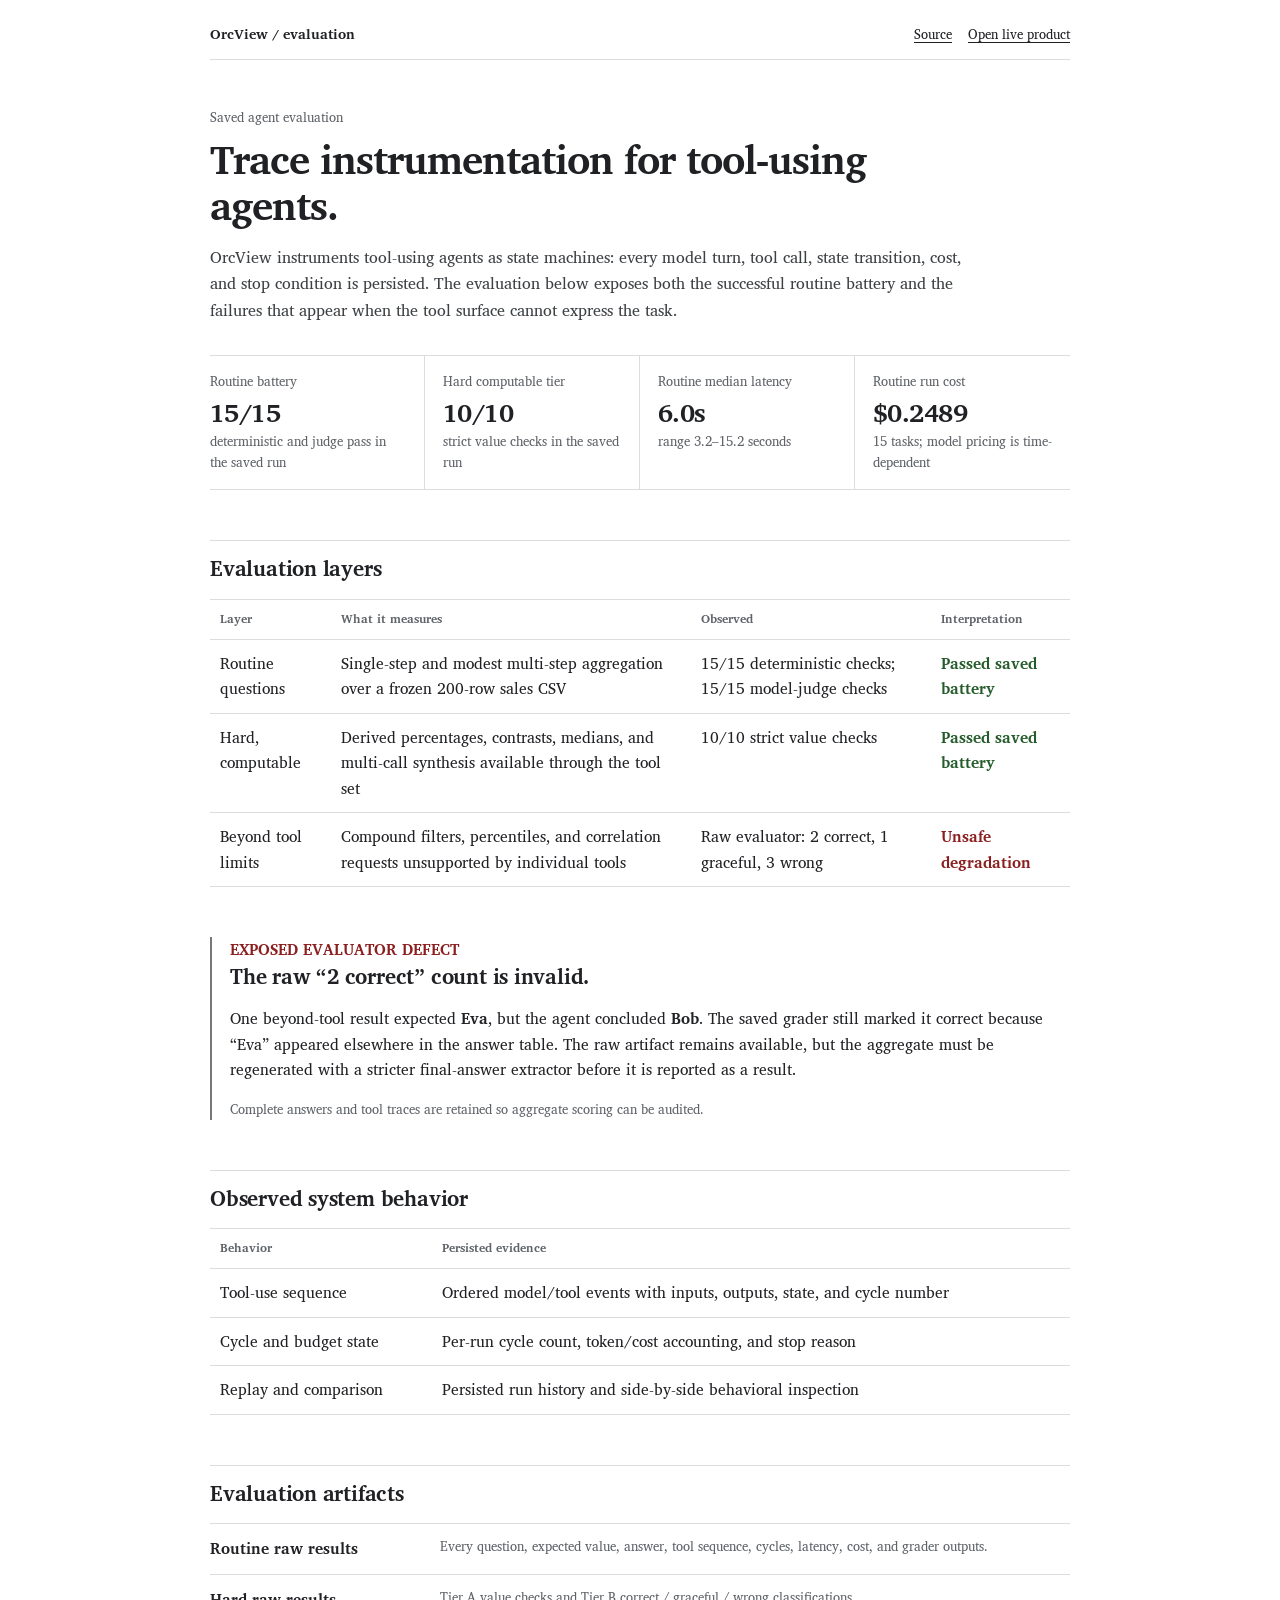
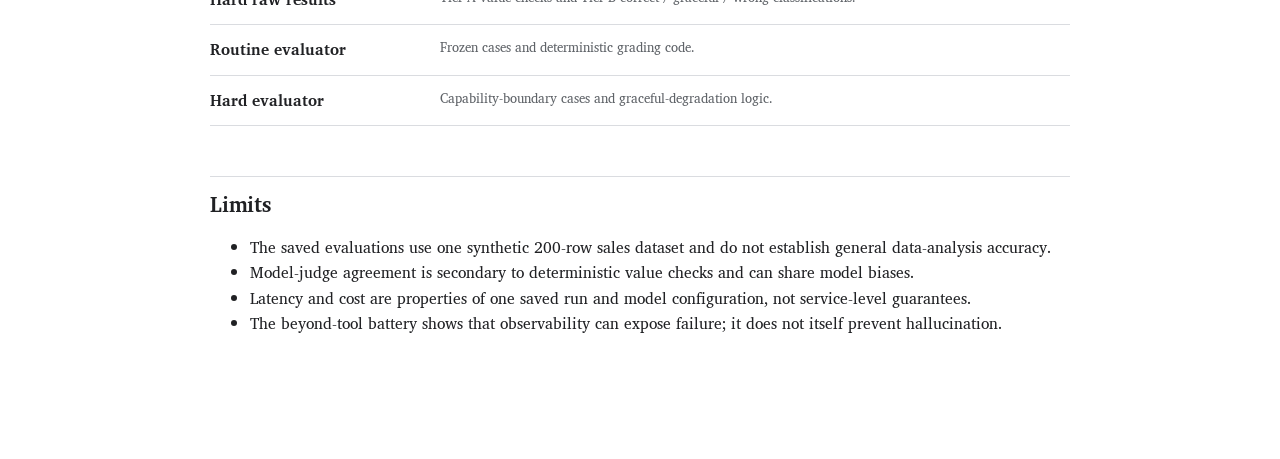
==== commit d340cd62: "Refresh cached stylesheet for Charis SIL" ====
--- a/docs/index.html
+++ b/docs/index.html
@@ -4,7 +4,7 @@
   <style>
     :root{--ink:#15181d;--muted:#616976;--paper:#fbfcfd;--line:#cbd0d8;--blue:#314da4;--green:#176742;--red:#913535;--amber:#805817}*{box-sizing:border-box}body{margin:0;background:var(--paper);color:var(--ink);font:16px/1.6 -apple-system,BlinkMacSystemFont,"Segoe UI",sans-serif}main{width:min(980px,calc(100% - 36px));margin:auto;padding:30px 0 84px}nav{display:flex;justify-content:space-between;align-items:baseline;gap:24px;padding-bottom:18px;border-bottom:2px solid var(--ink);margin-bottom:62px}nav strong{font:700 14px/1.3 ui-monospace,SFMono-Regular,Menlo,monospace}nav div{display:flex;gap:20px;flex-wrap:wrap}a{color:var(--blue);text-underline-offset:3px}.button{padding:0;color:var(--ink);text-decoration:underline;font-weight:650;font-size:14px}.button.primary{color:var(--ink)}.eyebrow{color:var(--muted);font:600 12px/1.4 ui-monospace,SFMono-Regular,Menlo,monospace;letter-spacing:.035em}h1{font-size:clamp(38px,6vw,58px);line-height:1.04;letter-spacing:-.04em;max-width:840px;margin:14px 0 18px}.lede{max-width:800px;color:#414750;font-size:19px}.grid{display:grid;grid-template-columns:repeat(4,1fr);gap:0;margin:44px 0 68px;border-top:2px solid var(--ink);border-bottom:1px solid var(--line)}.card{padding:19px 18px 20px 0;border-right:1px solid var(--line)}.card+.card{padding-left:18px}.card:last-child{border-right:0}.metric{font-size:30px;line-height:1;font-weight:760;letter-spacing:-.03em;margin:9px 0}.small{color:var(--muted);font-size:13px}section{margin:66px 0}h2{margin:0 0 18px;padding-top:12px;border-top:1px solid var(--ink);font-size:25px;line-height:1.25;letter-spacing:-.02em}table{width:100%;border-collapse:collapse;border-top:2px solid var(--ink);border-bottom:1px solid var(--ink)}th,td{padding:13px 12px;text-align:left;border-bottom:1px solid var(--line);vertical-align:top}th{color:var(--muted);font:600 11px/1.3 ui-monospace,SFMono-Regular,Menlo,monospace;letter-spacing:.035em}.ok{color:var(--green);font-weight:750}.bad{color:var(--red);font-weight:750}.warn{color:var(--amber);font-weight:750}.failure{border-left:4px solid var(--red);background:#f8f1f1;padding:22px 24px}.failure h2{border:0;padding-top:0}.links{border-top:2px solid var(--ink)}.link{display:grid;grid-template-columns:210px 1fr;gap:20px;padding:14px 0;border-bottom:1px solid var(--line);color:var(--ink);text-decoration:none;font-weight:650}.link span{display:block;color:var(--muted);font-size:13px;font-weight:400}@media(max-width:760px){nav{align-items:flex-start;flex-direction:column;margin-bottom:44px}.grid{grid-template-columns:1fr}.card,.card+.card{padding:16px 0;border-right:0;border-bottom:1px solid var(--line)}.link{grid-template-columns:1fr;gap:3px}table{display:block;overflow-x:auto}}
   </style>
-  <link rel="stylesheet" href="plain.css">
+  <link rel="stylesheet" href="plain.css?v=charis-sil">
 </head><body><main>
   <nav><strong>OrcView / evaluation</strong><div><a class="button" href="https://github.com/ajorge2/agent-orchestrator">Source</a><a class="button primary" href="https://site--orcview--764vq9x779wv.code.run/">Open live product</a></div></nav>
   <header><div class="eyebrow">Saved agent evaluation</div><h1>Trace instrumentation for tool-using agents.</h1><p class="lede">OrcView instruments tool-using agents as state machines: every model turn, tool call, state transition, cost, and stop condition is persisted. The evaluation below exposes both the successful routine battery and the failures that appear when the tool surface cannot express the task.</p></header>
--- a/docs/plain.css
+++ b/docs/plain.css
@@ -1,3 +1,5 @@
+@import url("https://fonts.googleapis.com/css2?family=Charis+SIL:ital,wght@0,400;0,700;1,400;1,700&display=swap");
+
 :root {
   --ink: #202124 !important;
   --muted: #5f6368 !important;
@@ -17,7 +19,7 @@
 body {
   background: #ffffff !important;
   color: var(--ink) !important;
-  font: 15.5px/1.65 -apple-system, BlinkMacSystemFont, "Segoe UI", sans-serif !important;
+  font: 15.5px/1.65 "Charis SIL", Georgia, "Times New Roman", serif !important;
 }
 
 main {
@@ -32,7 +34,7 @@
 }
 
 nav strong {
-  font: 600 14px/1.4 -apple-system, BlinkMacSystemFont, "Segoe UI", sans-serif !important;
+  font: 600 14px/1.4 "Charis SIL", Georgia, "Times New Roman", serif !important;
 }
 
 nav div { gap: 16px !important; }
@@ -48,7 +50,7 @@
 .eyebrow,
 .tag {
   color: var(--muted) !important;
-  font: 500 13px/1.5 -apple-system, BlinkMacSystemFont, "Segoe UI", sans-serif !important;
+  font: 500 13px/1.5 "Charis SIL", Georgia, "Times New Roman", serif !important;
   letter-spacing: 0 !important;
   text-transform: none !important;
 }
@@ -160,7 +162,7 @@
 
 th {
   color: var(--muted) !important;
-  font: 600 12px/1.4 -apple-system, BlinkMacSystemFont, "Segoe UI", sans-serif !important;
+  font: 600 12px/1.4 "Charis SIL", Georgia, "Times New Roman", serif !important;
   letter-spacing: 0 !important;
   text-transform: none !important;
 }
@@ -219,3 +221,6 @@
   th:nth-child(n),
   td:nth-child(n) { display: table-cell !important; }
 }
+
+/* Use the page typeface for headings and interface text. */
+h1, h2, h3, h4, button, input, select, textarea { font-family: "Charis SIL", Georgia, "Times New Roman", serif !important; }
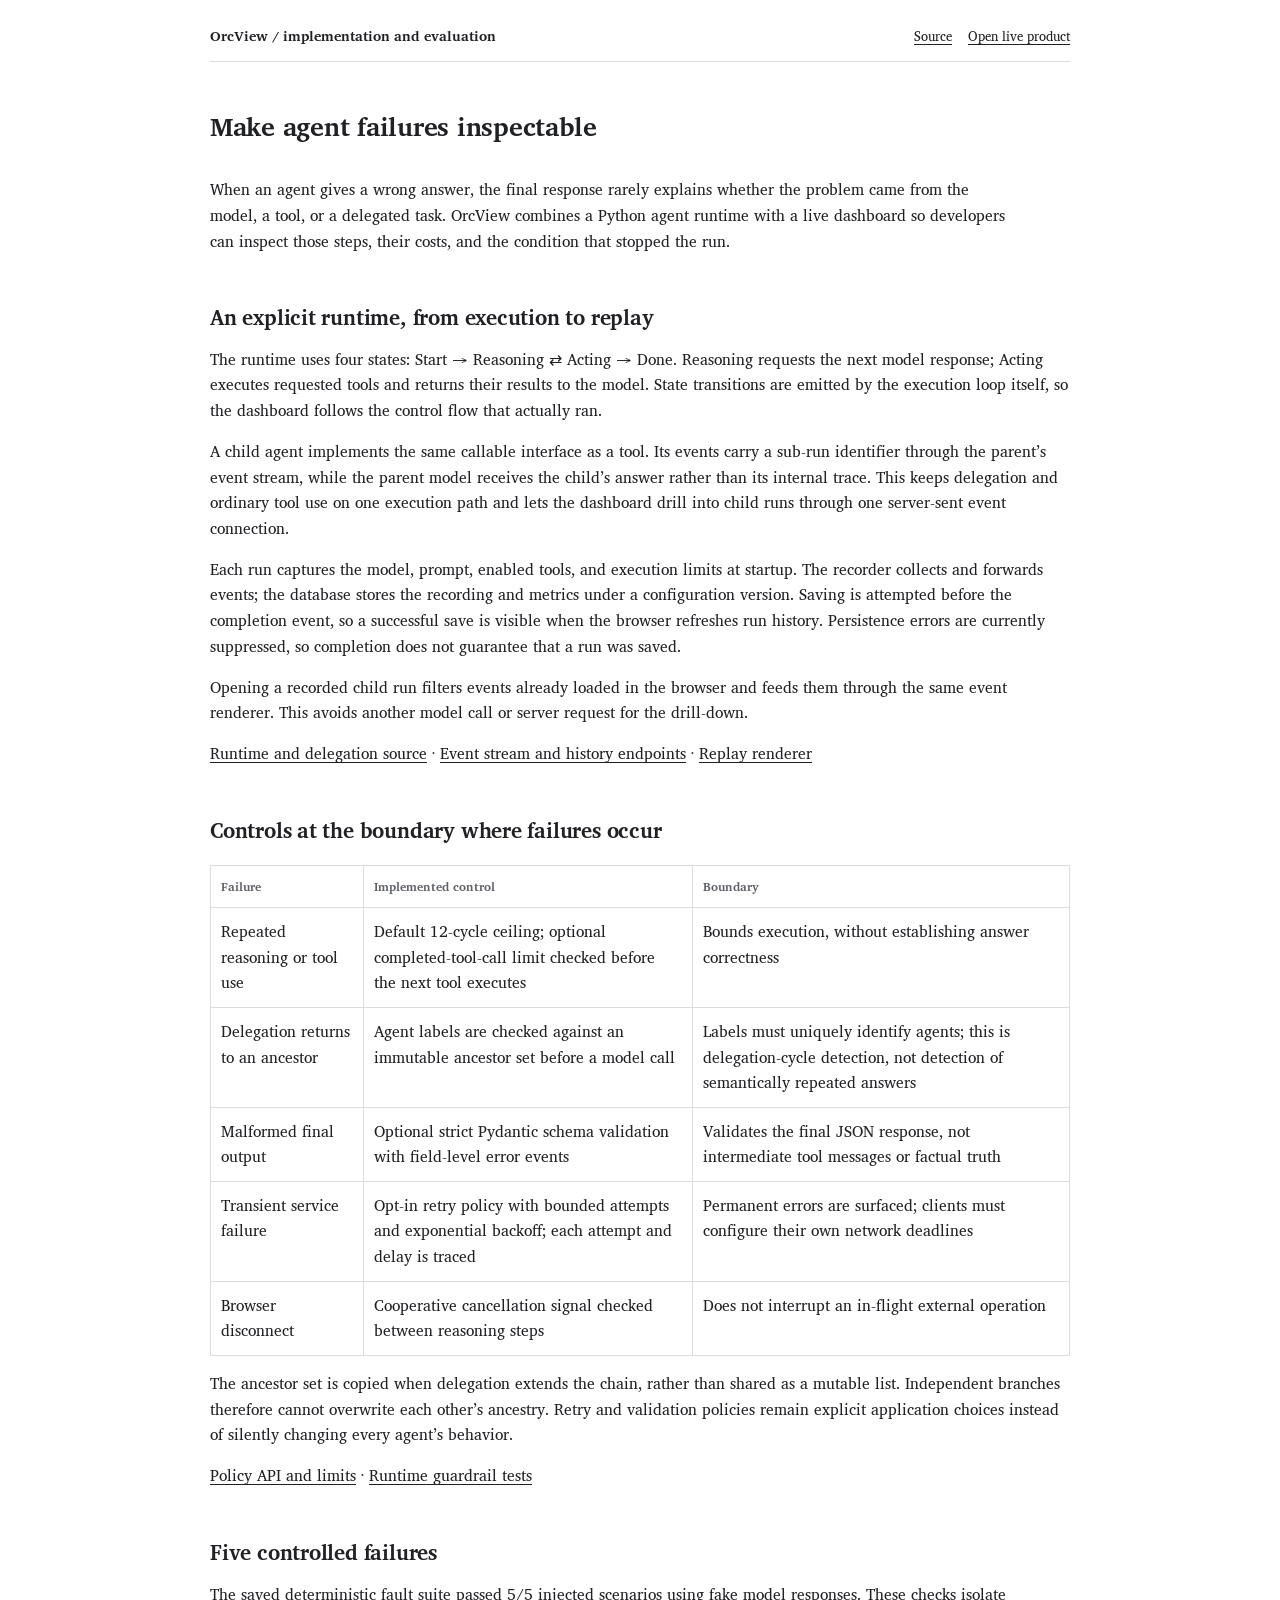
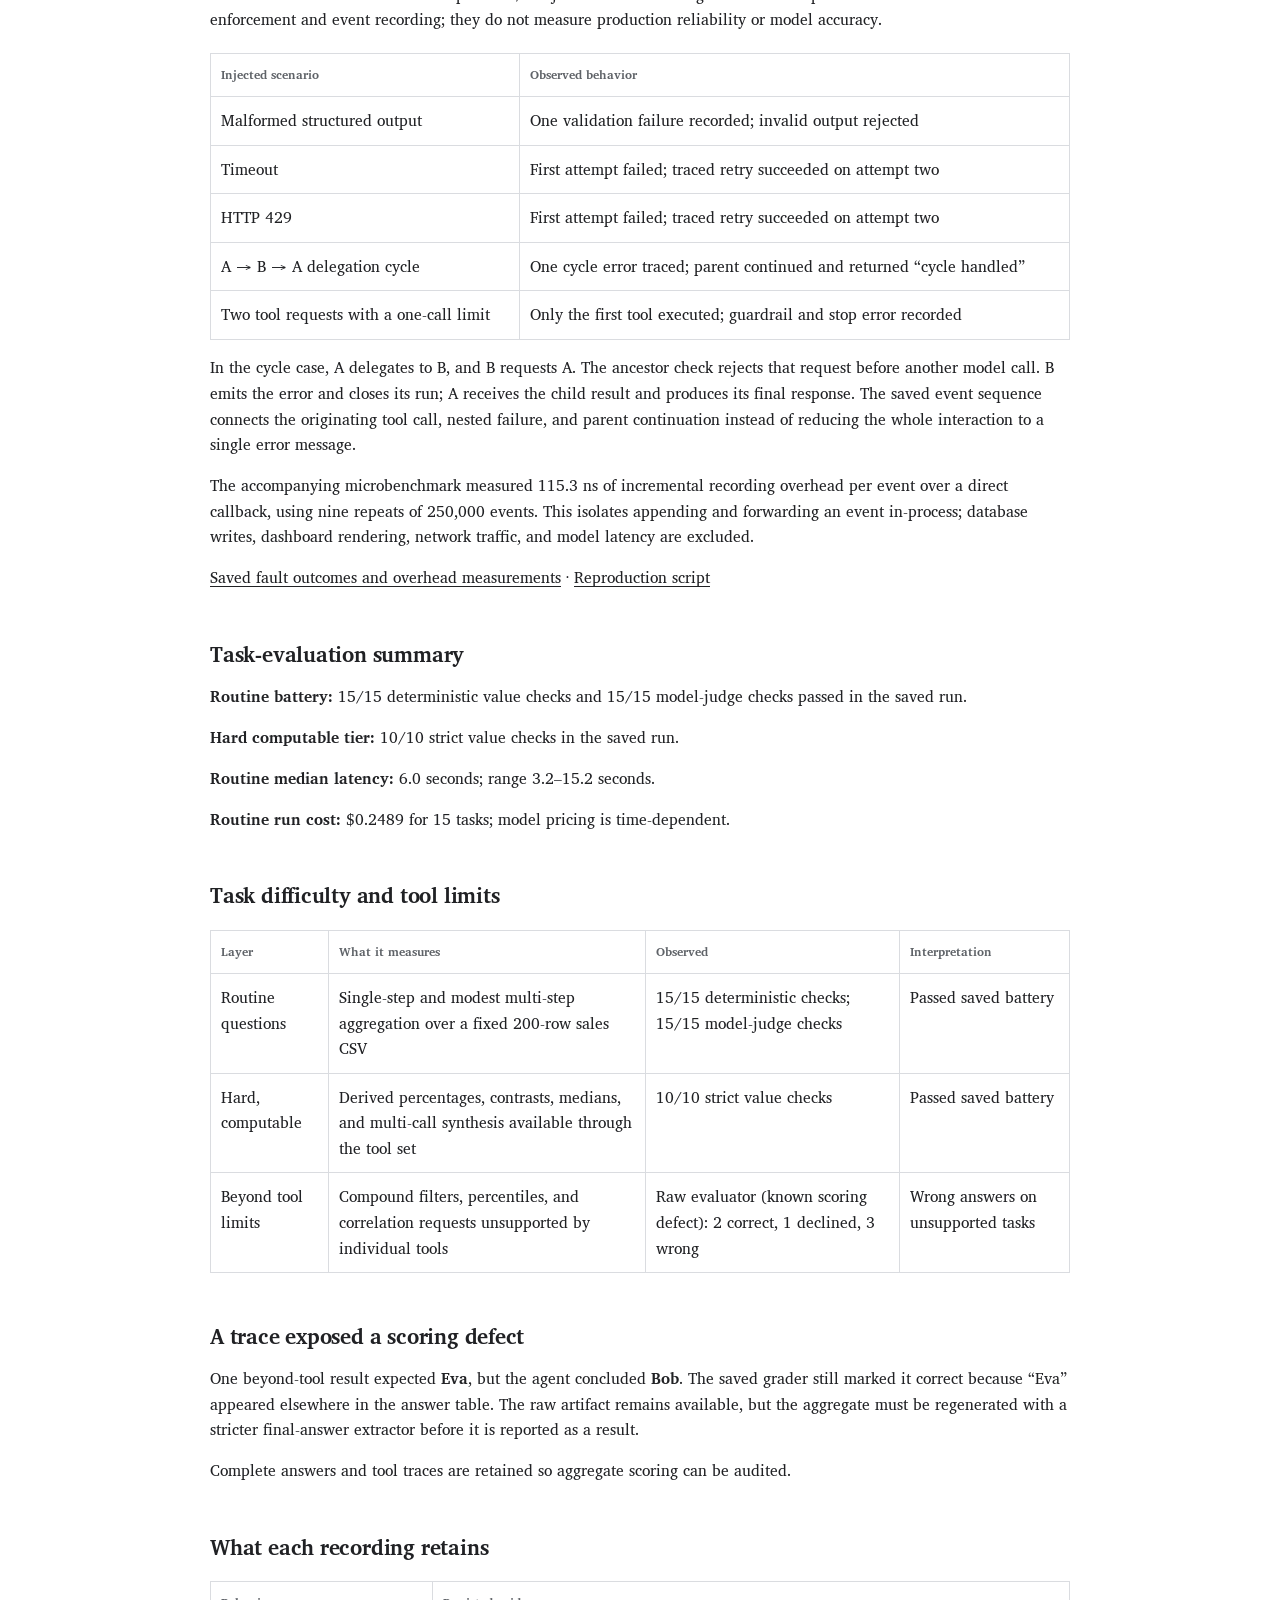
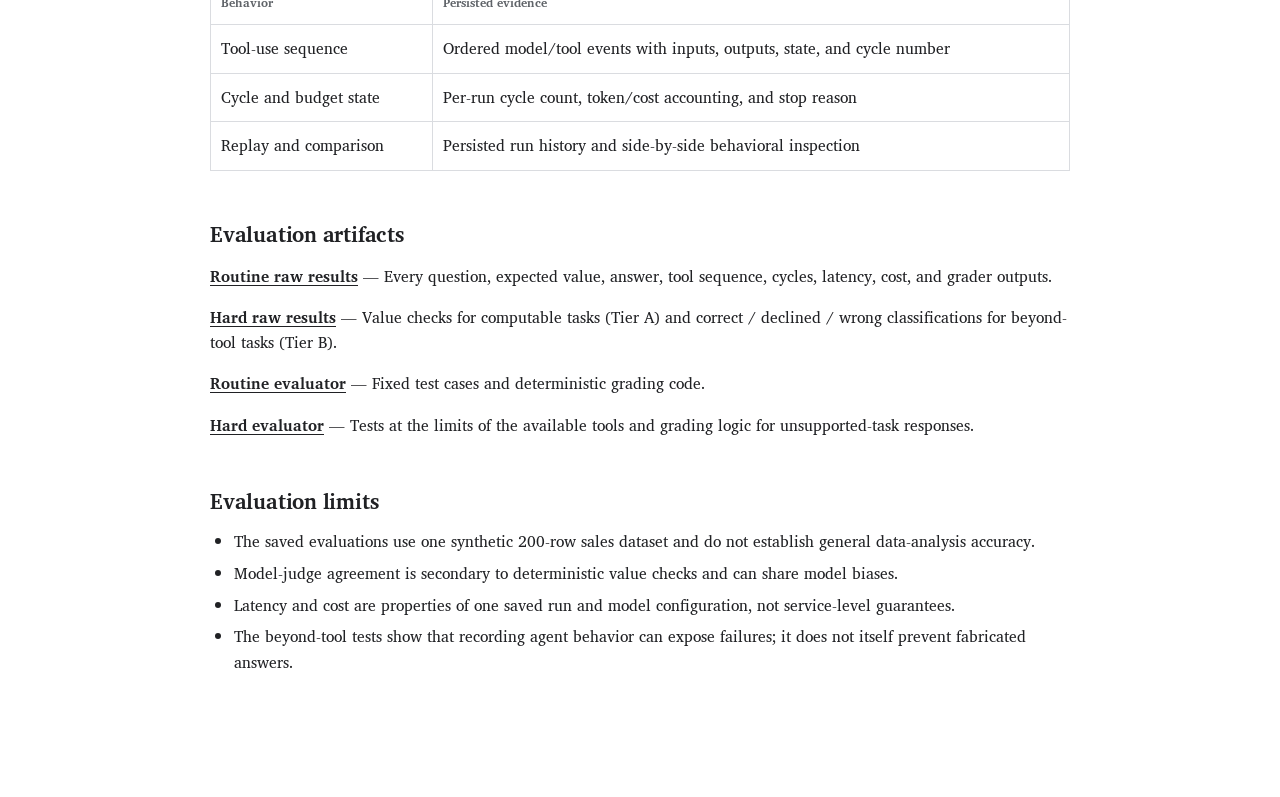
==== commit 0c6067b4: "Publish expanded project analysis with refined readable structure" ====
--- a/docs/index.html
+++ b/docs/index.html
@@ -1,25 +1,26 @@
 <!doctype html>
 <html lang="en"><head>
-  <meta charset="utf-8"><meta name="viewport" content="width=device-width,initial-scale=1"><meta name="description" content="OrcView evaluation results: tool-use traces, task outcomes, costs, latency, and exposed failure modes."><title>OrcView — Evaluation Results</title>
-  <style>
-    :root{--ink:#15181d;--muted:#616976;--paper:#fbfcfd;--line:#cbd0d8;--blue:#314da4;--green:#176742;--red:#913535;--amber:#805817}*{box-sizing:border-box}body{margin:0;background:var(--paper);color:var(--ink);font:16px/1.6 -apple-system,BlinkMacSystemFont,"Segoe UI",sans-serif}main{width:min(980px,calc(100% - 36px));margin:auto;padding:30px 0 84px}nav{display:flex;justify-content:space-between;align-items:baseline;gap:24px;padding-bottom:18px;border-bottom:2px solid var(--ink);margin-bottom:62px}nav strong{font:700 14px/1.3 ui-monospace,SFMono-Regular,Menlo,monospace}nav div{display:flex;gap:20px;flex-wrap:wrap}a{color:var(--blue);text-underline-offset:3px}.button{padding:0;color:var(--ink);text-decoration:underline;font-weight:650;font-size:14px}.button.primary{color:var(--ink)}.eyebrow{color:var(--muted);font:600 12px/1.4 ui-monospace,SFMono-Regular,Menlo,monospace;letter-spacing:.035em}h1{font-size:clamp(38px,6vw,58px);line-height:1.04;letter-spacing:-.04em;max-width:840px;margin:14px 0 18px}.lede{max-width:800px;color:#414750;font-size:19px}.grid{display:grid;grid-template-columns:repeat(4,1fr);gap:0;margin:44px 0 68px;border-top:2px solid var(--ink);border-bottom:1px solid var(--line)}.card{padding:19px 18px 20px 0;border-right:1px solid var(--line)}.card+.card{padding-left:18px}.card:last-child{border-right:0}.metric{font-size:30px;line-height:1;font-weight:760;letter-spacing:-.03em;margin:9px 0}.small{color:var(--muted);font-size:13px}section{margin:66px 0}h2{margin:0 0 18px;padding-top:12px;border-top:1px solid var(--ink);font-size:25px;line-height:1.25;letter-spacing:-.02em}table{width:100%;border-collapse:collapse;border-top:2px solid var(--ink);border-bottom:1px solid var(--ink)}th,td{padding:13px 12px;text-align:left;border-bottom:1px solid var(--line);vertical-align:top}th{color:var(--muted);font:600 11px/1.3 ui-monospace,SFMono-Regular,Menlo,monospace;letter-spacing:.035em}.ok{color:var(--green);font-weight:750}.bad{color:var(--red);font-weight:750}.warn{color:var(--amber);font-weight:750}.failure{border-left:4px solid var(--red);background:#f8f1f1;padding:22px 24px}.failure h2{border:0;padding-top:0}.links{border-top:2px solid var(--ink)}.link{display:grid;grid-template-columns:210px 1fr;gap:20px;padding:14px 0;border-bottom:1px solid var(--line);color:var(--ink);text-decoration:none;font-weight:650}.link span{display:block;color:var(--muted);font-size:13px;font-weight:400}@media(max-width:760px){nav{align-items:flex-start;flex-direction:column;margin-bottom:44px}.grid{grid-template-columns:1fr}.card,.card+.card{padding:16px 0;border-right:0;border-bottom:1px solid var(--line)}.link{grid-template-columns:1fr;gap:3px}table{display:block;overflow-x:auto}}
-  </style>
-  <link rel="stylesheet" href="plain.css?v=charis-sil">
+  <meta charset="utf-8"><meta name="viewport" content="width=device-width,initial-scale=1"><meta name="description" content="OrcView evaluation results: tool-use traces, task outcomes, costs, latency, and exposed failure modes."><title>OrcView — Agent Runtime and Evaluation</title>
+
+  <link rel="stylesheet" href="analysis-plain.css?v=research-plain-1">
 </head><body><main>
-  <nav><strong>OrcView / evaluation</strong><div><a class="button" href="https://github.com/ajorge2/agent-orchestrator">Source</a><a class="button primary" href="https://site--orcview--764vq9x779wv.code.run/">Open live product</a></div></nav>
-  <header><div class="eyebrow">Saved agent evaluation</div><h1>Trace instrumentation for tool-using agents.</h1><p class="lede">OrcView instruments tool-using agents as state machines: every model turn, tool call, state transition, cost, and stop condition is persisted. The evaluation below exposes both the successful routine battery and the failures that appear when the tool surface cannot express the task.</p></header>
-  <div class="grid"><article class="card"><div class="small">Routine battery</div><div class="metric">15/15</div><div class="small">deterministic and judge pass in the saved run</div></article><article class="card"><div class="small">Hard computable tier</div><div class="metric">10/10</div><div class="small">strict value checks in the saved run</div></article><article class="card"><div class="small">Routine median latency</div><div class="metric">6.0s</div><div class="small">range 3.2–15.2 seconds</div></article><article class="card"><div class="small">Routine run cost</div><div class="metric">$0.2489</div><div class="small">15 tasks; model pricing is time-dependent</div></article></div>
-  <section><h2>Evaluation layers</h2><table><thead><tr><th>Layer</th><th>What it measures</th><th>Observed</th><th>Interpretation</th></tr></thead><tbody>
-    <tr><td>Routine questions</td><td>Single-step and modest multi-step aggregation over a frozen 200-row sales CSV</td><td>15/15 deterministic checks; 15/15 model-judge checks</td><td class="ok">Passed saved battery</td></tr>
-    <tr><td>Hard, computable</td><td>Derived percentages, contrasts, medians, and multi-call synthesis available through the tool set</td><td>10/10 strict value checks</td><td class="ok">Passed saved battery</td></tr>
-    <tr><td>Beyond tool limits</td><td>Compound filters, percentiles, and correlation requests unsupported by individual tools</td><td>Raw evaluator: 2 correct, 1 graceful, 3 wrong</td><td class="bad">Unsafe degradation</td></tr>
+  <nav><strong>OrcView / implementation and evaluation</strong><div><a class="button" href="https://github.com/ajorge2/agent-orchestrator">Source</a><a class="button primary" href="https://site--orcview--764vq9x779wv.code.run/">Open live product</a></div></nav>
+  <header><h1>Make agent failures inspectable</h1><p>When an agent gives a wrong answer, the final response rarely explains whether the problem came from the model, a tool, or a delegated task. OrcView combines a Python agent runtime with a live dashboard so developers can inspect those steps, their costs, and the condition that stopped the run.</p></header>
+<section><h2>An explicit runtime, from execution to replay</h2><p>The runtime uses four states: Start → Reasoning ⇄ Acting → Done. Reasoning requests the next model response; Acting executes requested tools and returns their results to the model. State transitions are emitted by the execution loop itself, so the dashboard follows the control flow that actually ran.</p><p>A child agent implements the same callable interface as a tool. Its events carry a sub-run identifier through the parent’s event stream, while the parent model receives the child’s answer rather than its internal trace. This keeps delegation and ordinary tool use on one execution path and lets the dashboard drill into child runs through one server-sent event connection.</p><p>Each run captures the model, prompt, enabled tools, and execution limits at startup. The recorder collects and forwards events; the database stores the recording and metrics under a configuration version. Saving is attempted before the completion event, so a successful save is visible when the browser refreshes run history. Persistence errors are currently suppressed, so completion does not guarantee that a run was saved.</p><p>Opening a recorded child run filters events already loaded in the browser and feeds them through the same event renderer. This avoids another model call or server request for the drill-down.</p><p><a href="https://github.com/ajorge2/agent-orchestrator/blob/main/orcview/_agent.py">Runtime and delegation source</a> · <a href="https://github.com/ajorge2/agent-orchestrator/blob/main/orcview/_server.py">Event stream and history endpoints</a> · <a href="https://github.com/ajorge2/agent-orchestrator/blob/main/orcview/static/index.html">Replay renderer</a></p></section>
+<section><h2>Controls at the boundary where failures occur</h2><table><thead><tr><th>Failure</th><th>Implemented control</th><th>Boundary</th></tr></thead><tbody><tr><td>Repeated reasoning or tool use</td><td>Default 12-cycle ceiling; optional completed-tool-call limit checked before the next tool executes</td><td>Bounds execution, without establishing answer correctness</td></tr><tr><td>Delegation returns to an ancestor</td><td>Agent labels are checked against an immutable ancestor set before a model call</td><td>Labels must uniquely identify agents; this is delegation-cycle detection, not detection of semantically repeated answers</td></tr><tr><td>Malformed final output</td><td>Optional strict Pydantic schema validation with field-level error events</td><td>Validates the final JSON response, not intermediate tool messages or factual truth</td></tr><tr><td>Transient service failure</td><td>Opt-in retry policy with bounded attempts and exponential backoff; each attempt and delay is traced</td><td>Permanent errors are surfaced; clients must configure their own network deadlines</td></tr><tr><td>Browser disconnect</td><td>Cooperative cancellation signal checked between reasoning steps</td><td>Does not interrupt an in-flight external operation</td></tr></tbody></table><p>The ancestor set is copied when delegation extends the chain, rather than shared as a mutable list. Independent branches therefore cannot overwrite each other’s ancestry. Retry and validation policies remain explicit application choices instead of silently changing every agent’s behavior.</p><p><a href="https://github.com/ajorge2/agent-orchestrator/blob/main/docs/reliability.md">Policy API and limits</a> · <a href="https://github.com/ajorge2/agent-orchestrator/blob/main/tests/test_agent_guardrails.py">Runtime guardrail tests</a></p></section>
+<section><h2>Five controlled failures</h2><p>The saved deterministic fault suite passed 5/5 injected scenarios using fake model responses. These checks isolate enforcement and event recording; they do not measure production reliability or model accuracy.</p><table><thead><tr><th>Injected scenario</th><th>Observed behavior</th></tr></thead><tbody><tr><td>Malformed structured output</td><td>One validation failure recorded; invalid output rejected</td></tr><tr><td>Timeout</td><td>First attempt failed; traced retry succeeded on attempt two</td></tr><tr><td>HTTP 429</td><td>First attempt failed; traced retry succeeded on attempt two</td></tr><tr><td>A → B → A delegation cycle</td><td>One cycle error traced; parent continued and returned “cycle handled”</td></tr><tr><td>Two tool requests with a one-call limit</td><td>Only the first tool executed; guardrail and stop error recorded</td></tr></tbody></table><p>In the cycle case, A delegates to B, and B requests A. The ancestor check rejects that request before another model call. B emits the error and closes its run; A receives the child result and produces its final response. The saved event sequence connects the originating tool call, nested failure, and parent continuation instead of reducing the whole interaction to a single error message.</p><p>The accompanying microbenchmark measured 115.3 ns of incremental recording overhead per event over a direct callback, using nine repeats of 250,000 events. This isolates appending and forwarding an event in-process; database writes, dashboard rendering, network traffic, and model latency are excluded.</p><p><a href="evidence/runtime_reliability.json">Saved fault outcomes and overhead measurements</a> · <a href="https://github.com/ajorge2/agent-orchestrator/blob/main/benchmarks/fault_injection.py">Reproduction script</a></p></section>
+<section><h2>Task-evaluation summary</h2><p><strong>Routine battery:</strong> 15/15 deterministic value checks and 15/15 model-judge checks passed in the saved run.</p><p><strong>Hard computable tier:</strong> 10/10 strict value checks in the saved run.</p><p><strong>Routine median latency:</strong> 6.0 seconds; range 3.2–15.2 seconds.</p><p><strong>Routine run cost:</strong> $0.2489 for 15 tasks; model pricing is time-dependent.</p></section>
+  <section><h2>Task difficulty and tool limits</h2><table><thead><tr><th>Layer</th><th>What it measures</th><th>Observed</th><th>Interpretation</th></tr></thead><tbody>
+    <tr><td>Routine questions</td><td>Single-step and modest multi-step aggregation over a fixed 200-row sales CSV</td><td>15/15 deterministic checks; 15/15 model-judge checks</td><td>Passed saved battery</td></tr>
+    <tr><td>Hard, computable</td><td>Derived percentages, contrasts, medians, and multi-call synthesis available through the tool set</td><td>10/10 strict value checks</td><td>Passed saved battery</td></tr>
+    <tr><td>Beyond tool limits</td><td>Compound filters, percentiles, and correlation requests unsupported by individual tools</td><td>Raw evaluator (known scoring defect): 2 correct, 1 declined, 3 wrong</td><td>Wrong answers on unsupported tasks</td></tr>
   </tbody></table></section>
-  <section class="card failure"><div class="bad">EXPOSED EVALUATOR DEFECT</div><h2>The raw “2 correct” count is invalid.</h2><p>One beyond-tool result expected <strong>Eva</strong>, but the agent concluded <strong>Bob</strong>. The saved grader still marked it correct because “Eva” appeared elsewhere in the answer table. The raw artifact remains available, but the aggregate must be regenerated with a stricter final-answer extractor before it is reported as a result.</p><p class="small">Complete answers and tool traces are retained so aggregate scoring can be audited.</p></section>
-  <section><h2>Observed system behavior</h2><table><thead><tr><th>Behavior</th><th>Persisted evidence</th></tr></thead><tbody>
+  <section><h2>A trace exposed a scoring defect</h2><p>One beyond-tool result expected <strong>Eva</strong>, but the agent concluded <strong>Bob</strong>. The saved grader still marked it correct because “Eva” appeared elsewhere in the answer table. The raw artifact remains available, but the aggregate must be regenerated with a stricter final-answer extractor before it is reported as a result.</p><p>Complete answers and tool traces are retained so aggregate scoring can be audited.</p></section>
+  <section><h2>What each recording retains</h2><table><thead><tr><th>Behavior</th><th>Persisted evidence</th></tr></thead><tbody>
     <tr><td>Tool-use sequence</td><td>Ordered model/tool events with inputs, outputs, state, and cycle number</td></tr>
     <tr><td>Cycle and budget state</td><td>Per-run cycle count, token/cost accounting, and stop reason</td></tr>
     <tr><td>Replay and comparison</td><td>Persisted run history and side-by-side behavioral inspection</td></tr>
   </tbody></table></section>
-  <section><h2>Evaluation artifacts</h2><div class="links"><a class="link" href="evidence/eval_results.json">Routine raw results <span>Every question, expected value, answer, tool sequence, cycles, latency, cost, and grader outputs.</span></a><a class="link" href="evidence/eval_hard_results.json">Hard raw results <span>Tier A value checks and Tier B correct / graceful / wrong classifications.</span></a><a class="link" href="https://github.com/ajorge2/agent-orchestrator/blob/main/data-analyst-agent/eval_accuracy.py">Routine evaluator <span>Frozen cases and deterministic grading code.</span></a><a class="link" href="https://github.com/ajorge2/agent-orchestrator/blob/main/data-analyst-agent/eval_hard.py">Hard evaluator <span>Capability-boundary cases and graceful-degradation logic.</span></a></div></section>
-  <section><h2>Limits</h2><ul><li>The saved evaluations use one synthetic 200-row sales dataset and do not establish general data-analysis accuracy.</li><li>Model-judge agreement is secondary to deterministic value checks and can share model biases.</li><li>Latency and cost are properties of one saved run and model configuration, not service-level guarantees.</li><li>The beyond-tool battery shows that observability can expose failure; it does not itself prevent hallucination.</li></ul></section>
+  <section><h2>Evaluation artifacts</h2><div><p><a href="evidence/eval_results.json"><strong>Routine raw results</strong></a> — Every question, expected value, answer, tool sequence, cycles, latency, cost, and grader outputs.</p><p><a href="evidence/eval_hard_results.json"><strong>Hard raw results</strong></a> — Value checks for computable tasks (Tier A) and correct / declined / wrong classifications for beyond-tool tasks (Tier B).</p><p><a href="https://github.com/ajorge2/agent-orchestrator/blob/main/data-analyst-agent/eval_accuracy.py"><strong>Routine evaluator</strong></a> — Fixed test cases and deterministic grading code.</p><p><a href="https://github.com/ajorge2/agent-orchestrator/blob/main/data-analyst-agent/eval_hard.py"><strong>Hard evaluator</strong></a> — Tests at the limits of the available tools and grading logic for unsupported-task responses.</p></div></section>
+  <section><h2>Evaluation limits</h2><ul><li>The saved evaluations use one synthetic 200-row sales dataset and do not establish general data-analysis accuracy.</li><li>Model-judge agreement is secondary to deterministic value checks and can share model biases.</li><li>Latency and cost are properties of one saved run and model configuration, not service-level guarantees.</li><li>The beyond-tool tests show that recording agent behavior can expose failures; it does not itself prevent fabricated answers.</li></ul></section>
 </main></body></html>
--- a/docs/analysis-plain.css
+++ b/docs/analysis-plain.css
@@ -0,0 +1,69 @@
+@import url("https://fonts.googleapis.com/css2?family=Charis+SIL:ital,wght@0,400;0,700;1,400;1,700&display=swap");
+
+:root { --ink:#202124; --muted:#5f6368; --paper:#fff; --line:#dadce0; --green:#202124; --red:#202124; --amber:#202124; --blue:#202124; --teal:#202124; --violet:#202124; }
+* { box-sizing:border-box; }
+html, body { margin:0; background:var(--paper); color:var(--ink); }
+body { font:15.5px/1.65 "Charis SIL",Georgia,"Times New Roman",serif; }
+main { width:min(860px,calc(100% - 36px)); margin:0 auto; padding:24px 0 72px; }
+nav { display:flex; justify-content:space-between; align-items:baseline; gap:24px; margin-bottom:48px; padding-bottom:14px; border-bottom:1px solid var(--line); }
+nav strong { font-size:14px; font-weight:600; }
+nav div { display:flex; gap:16px; flex-wrap:wrap; }
+nav a, .button { font:500 13px/1.5 "Charis SIL",Georgia,serif; color:var(--ink); text-decoration:underline; background:none; border:0; border-radius:0; padding:0; }
+a { color:var(--ink); text-underline-offset:3px; }
+header { max-width:800px; }
+h1,h2,h3,h4 { font-family:inherit; color:var(--ink); letter-spacing:-.01em; }
+h1 { font-size:26px; line-height:1.3; margin:0 0 18px; font-weight:700; }
+h2 { font-size:21px; line-height:1.3; margin:0 0 16px; font-weight:700; }
+h3 { font-size:17px; line-height:1.4; margin:24px 0 10px; }
+h4 { font-size:15.5px; margin:20px 0 8px; }
+section { margin:50px 0; }
+p { margin:0; padding-top:15.5px; }
+header p:first-child, section > p:first-child { padding-top:0; }
+.lede, .section-intro { max-width:800px; font-size:inherit; line-height:inherit; color:var(--ink); }
+.eyebrow, .tag, .label, .small, .frame-note { font:inherit; color:var(--muted); letter-spacing:0; text-transform:none; }
+.grid,.flow,.metrics,.pipeline { display:block; margin:24px 0; padding:0; border:0; }
+.card,.step,.metric-block,.decision,.failure,.gate,.boundary,.scope,.verdict,.withdrawn { display:block; background:none; border:0; border-radius:0; box-shadow:none; padding:0; margin:0; }
+.grid > .card + .card, .flow > .step + .step { margin-top:20px; }
+.metric { font:700 17px/1.5 "Charis SIL",Georgia,serif; margin:0; }
+.table-wrap { max-width:100%; overflow-x:auto; }
+table { width:100%; border-collapse:collapse; margin-top:20.5px; border:1px solid var(--line); }
+caption { text-align:left; caption-side:top; padding-bottom:12px; }
+th,td { text-align:left; vertical-align:top; padding:11px 10px; border:1px solid var(--line); }
+th { font-size:12px; font-weight:700; color:var(--muted); letter-spacing:0; text-transform:none; }
+.pass,.fail,.ok,.bad,.blocked,.pending,.warn { color:var(--ink); font-weight:700; }
+ul,ol { margin:14px 0 0; padding-left:24px; }
+li { margin:6px 0; }
+li > p:first-child { padding-top:0; }
+.artifacts,.links { display:block; border:0; margin:0; padding:0; }
+.artifact,.link,.links > a { display:block; padding:15.5px 0 0; border:0; border-radius:0; background:none; box-shadow:none; color:var(--ink); }
+.artifact span,.link span { font-size:inherit; font-weight:400; color:var(--ink); }
+.artifacts a { font-weight:700; }
+pre { max-width:100%; overflow-x:auto; padding:14px; border:1px solid var(--line); background:#fafafa; font-size:13px; line-height:1.55; }
+code { font-size:.9em; overflow-wrap:anywhere; }
+pre code { font-size:inherit; overflow-wrap:normal; }
+img,svg,video { max-width:100%; height:auto; }
+figure { margin:24px 0; }
+figcaption { color:var(--muted); font-size:13px; margin-top:8px; }
+.note { margin-top:50px; padding:18px 20px 0; border-top:1px solid var(--line); color:#878c92; font-style:italic; font-weight:400; }
+.note strong { font-weight:700; }
+.method-branch { position:relative; padding-left:2.5rem; }
+.method-branch::before { content:""; position:absolute; left:4px; top:0; bottom:0; border-left:1px solid var(--ink); }
+.method-branch:first-child::before { top:calc(15.5px + .825em); }
+.method-branch:last-child::before { bottom:auto; height:calc(15.5px + .825em); }
+.method-branch::after { content:""; position:absolute; left:4px; top:calc(15.5px + .825em); width:calc(2.5rem - 14px); border-top:1px solid var(--ink); }
+.method-evidence { display:block; position:relative; margin-top:5px; padding-left:2.5rem; }
+.method-evidence::before { content:""; position:absolute; left:4px; top:-5px; height:calc(5px + .825em); width:calc(2.5rem - 14px); border-left:1px solid var(--ink); border-bottom:1px solid var(--ink); }
+@media(max-width:760px) { main { width:calc(100% - 28px); } nav { flex-direction:column; align-items:flex-start; gap:12px; margin-bottom:36px; } section { margin:42px 0; } table { font-size:14px; } th,td { padding:9px 8px; } }
+.provenance { color:var(--muted); font-size:13px; padding-top:12px; }
+/* Some analyses keep their site header outside the reading column. */
+body > header { width:min(860px,calc(100% - 36px)); max-width:none; margin:0 auto; padding:24px 0 14px; display:flex; justify-content:space-between; align-items:baseline; gap:24px; border-bottom:1px solid var(--line); }
+body > header > a { font-size:14px; font-weight:700; text-decoration:none; }
+body > header nav { margin:0; padding:0; border:0; gap:16px; flex-wrap:wrap; }
+body > header + main { padding-top:0; }
+body > footer { width:min(860px,calc(100% - 36px)); margin:0 auto; padding:20px 0 48px; border-top:1px solid var(--line); color:var(--muted); font-size:13px; }
+body > footer > div { display:flex; justify-content:space-between; gap:20px; flex-wrap:wrap; }
+@media(max-width:760px) { body > header { width:calc(100% - 28px); flex-direction:column; gap:12px; } body > footer { width:calc(100% - 28px); } body > header nav { flex-direction:row; } }
+/* Match the analysis-page rhythm for prose and unwrapped Markdown headings. */
+h2 { margin-bottom:0; }
+main > h2 { margin-top:50px; }
+@media(max-width:760px) { main > h2 { margin-top:42px; } }
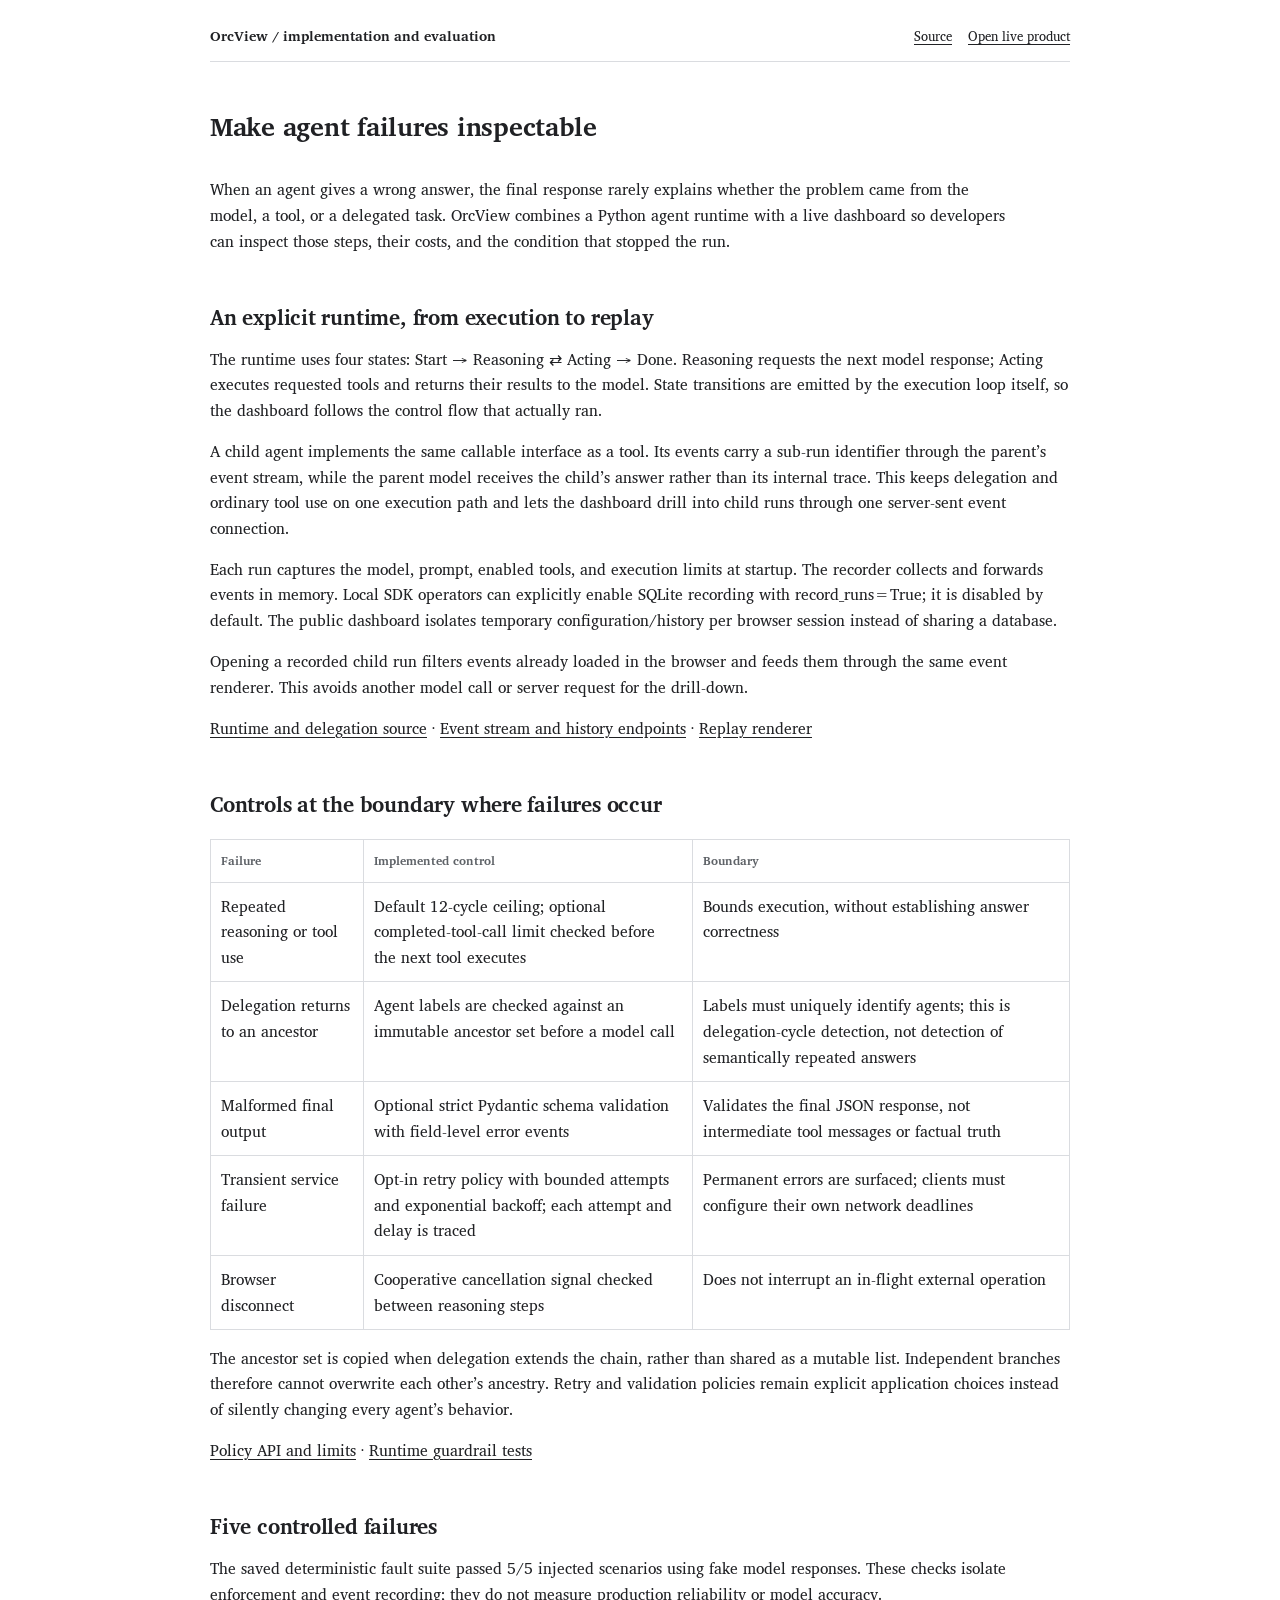
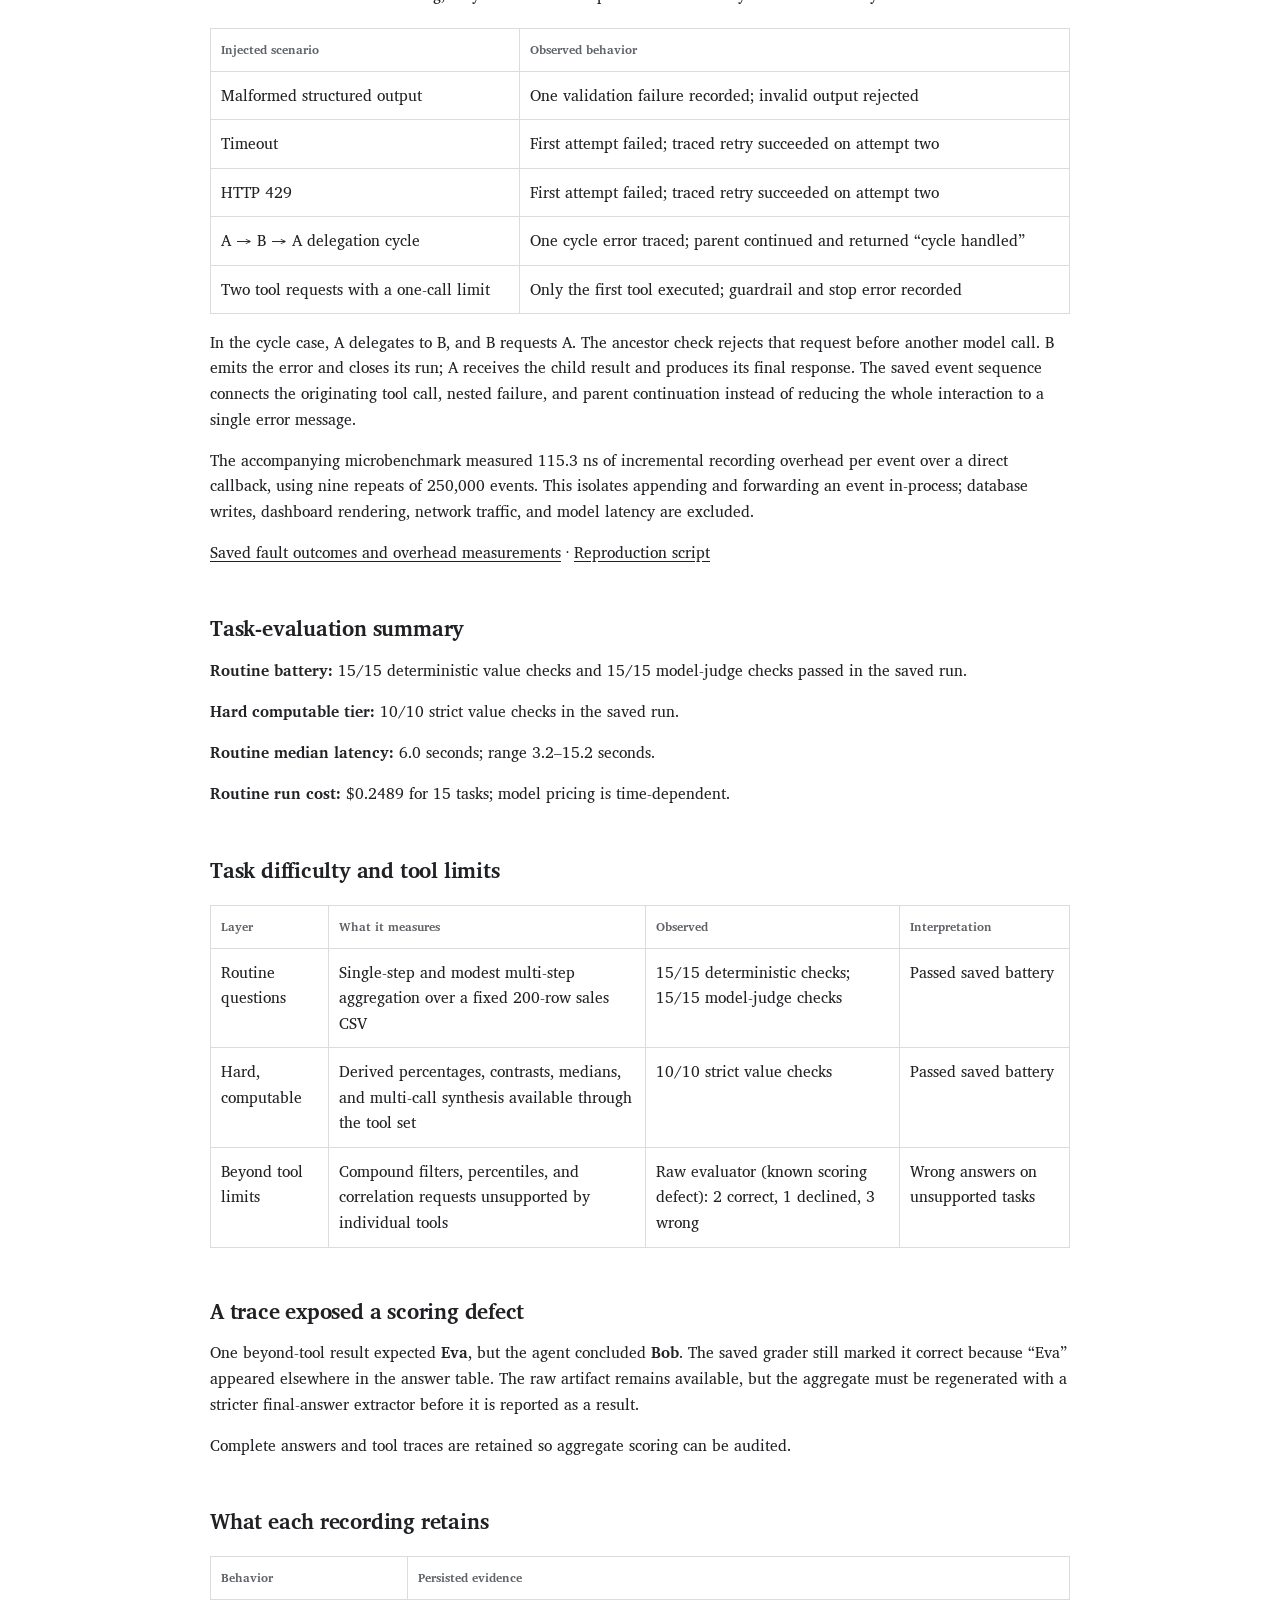
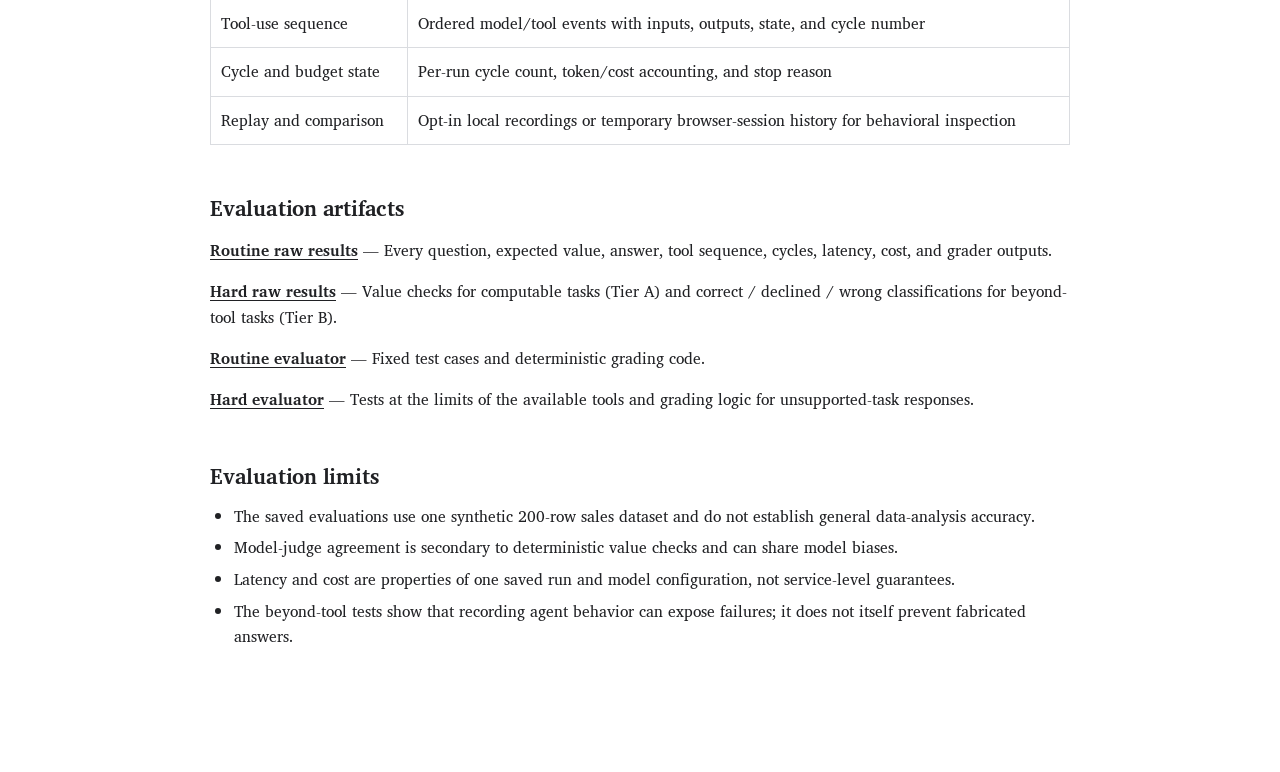
==== commit b6cf4fcc: "Isolate browser trace sessions and make disk recording opt-in" ====
--- a/docs/index.html
+++ b/docs/index.html
@@ -6,7 +6,7 @@
 </head><body><main>
   <nav><strong>OrcView / implementation and evaluation</strong><div><a class="button" href="https://github.com/ajorge2/agent-orchestrator">Source</a><a class="button primary" href="https://site--orcview--764vq9x779wv.code.run/">Open live product</a></div></nav>
   <header><h1>Make agent failures inspectable</h1><p>When an agent gives a wrong answer, the final response rarely explains whether the problem came from the model, a tool, or a delegated task. OrcView combines a Python agent runtime with a live dashboard so developers can inspect those steps, their costs, and the condition that stopped the run.</p></header>
-<section><h2>An explicit runtime, from execution to replay</h2><p>The runtime uses four states: Start → Reasoning ⇄ Acting → Done. Reasoning requests the next model response; Acting executes requested tools and returns their results to the model. State transitions are emitted by the execution loop itself, so the dashboard follows the control flow that actually ran.</p><p>A child agent implements the same callable interface as a tool. Its events carry a sub-run identifier through the parent’s event stream, while the parent model receives the child’s answer rather than its internal trace. This keeps delegation and ordinary tool use on one execution path and lets the dashboard drill into child runs through one server-sent event connection.</p><p>Each run captures the model, prompt, enabled tools, and execution limits at startup. The recorder collects and forwards events; the database stores the recording and metrics under a configuration version. Saving is attempted before the completion event, so a successful save is visible when the browser refreshes run history. Persistence errors are currently suppressed, so completion does not guarantee that a run was saved.</p><p>Opening a recorded child run filters events already loaded in the browser and feeds them through the same event renderer. This avoids another model call or server request for the drill-down.</p><p><a href="https://github.com/ajorge2/agent-orchestrator/blob/main/orcview/_agent.py">Runtime and delegation source</a> · <a href="https://github.com/ajorge2/agent-orchestrator/blob/main/orcview/_server.py">Event stream and history endpoints</a> · <a href="https://github.com/ajorge2/agent-orchestrator/blob/main/orcview/static/index.html">Replay renderer</a></p></section>
+<section><h2>An explicit runtime, from execution to replay</h2><p>The runtime uses four states: Start → Reasoning ⇄ Acting → Done. Reasoning requests the next model response; Acting executes requested tools and returns their results to the model. State transitions are emitted by the execution loop itself, so the dashboard follows the control flow that actually ran.</p><p>A child agent implements the same callable interface as a tool. Its events carry a sub-run identifier through the parent’s event stream, while the parent model receives the child’s answer rather than its internal trace. This keeps delegation and ordinary tool use on one execution path and lets the dashboard drill into child runs through one server-sent event connection.</p><p>Each run captures the model, prompt, enabled tools, and execution limits at startup. The recorder collects and forwards events in memory. Local SDK operators can explicitly enable SQLite recording with record_runs=True; it is disabled by default. The public dashboard isolates temporary configuration/history per browser session instead of sharing a database.</p><p>Opening a recorded child run filters events already loaded in the browser and feeds them through the same event renderer. This avoids another model call or server request for the drill-down.</p><p><a href="https://github.com/ajorge2/agent-orchestrator/blob/main/orcview/_agent.py">Runtime and delegation source</a> · <a href="https://github.com/ajorge2/agent-orchestrator/blob/main/orcview/_server.py">Event stream and history endpoints</a> · <a href="https://github.com/ajorge2/agent-orchestrator/blob/main/orcview/static/index.html">Replay renderer</a></p></section>
 <section><h2>Controls at the boundary where failures occur</h2><table><thead><tr><th>Failure</th><th>Implemented control</th><th>Boundary</th></tr></thead><tbody><tr><td>Repeated reasoning or tool use</td><td>Default 12-cycle ceiling; optional completed-tool-call limit checked before the next tool executes</td><td>Bounds execution, without establishing answer correctness</td></tr><tr><td>Delegation returns to an ancestor</td><td>Agent labels are checked against an immutable ancestor set before a model call</td><td>Labels must uniquely identify agents; this is delegation-cycle detection, not detection of semantically repeated answers</td></tr><tr><td>Malformed final output</td><td>Optional strict Pydantic schema validation with field-level error events</td><td>Validates the final JSON response, not intermediate tool messages or factual truth</td></tr><tr><td>Transient service failure</td><td>Opt-in retry policy with bounded attempts and exponential backoff; each attempt and delay is traced</td><td>Permanent errors are surfaced; clients must configure their own network deadlines</td></tr><tr><td>Browser disconnect</td><td>Cooperative cancellation signal checked between reasoning steps</td><td>Does not interrupt an in-flight external operation</td></tr></tbody></table><p>The ancestor set is copied when delegation extends the chain, rather than shared as a mutable list. Independent branches therefore cannot overwrite each other’s ancestry. Retry and validation policies remain explicit application choices instead of silently changing every agent’s behavior.</p><p><a href="https://github.com/ajorge2/agent-orchestrator/blob/main/docs/reliability.md">Policy API and limits</a> · <a href="https://github.com/ajorge2/agent-orchestrator/blob/main/tests/test_agent_guardrails.py">Runtime guardrail tests</a></p></section>
 <section><h2>Five controlled failures</h2><p>The saved deterministic fault suite passed 5/5 injected scenarios using fake model responses. These checks isolate enforcement and event recording; they do not measure production reliability or model accuracy.</p><table><thead><tr><th>Injected scenario</th><th>Observed behavior</th></tr></thead><tbody><tr><td>Malformed structured output</td><td>One validation failure recorded; invalid output rejected</td></tr><tr><td>Timeout</td><td>First attempt failed; traced retry succeeded on attempt two</td></tr><tr><td>HTTP 429</td><td>First attempt failed; traced retry succeeded on attempt two</td></tr><tr><td>A → B → A delegation cycle</td><td>One cycle error traced; parent continued and returned “cycle handled”</td></tr><tr><td>Two tool requests with a one-call limit</td><td>Only the first tool executed; guardrail and stop error recorded</td></tr></tbody></table><p>In the cycle case, A delegates to B, and B requests A. The ancestor check rejects that request before another model call. B emits the error and closes its run; A receives the child result and produces its final response. The saved event sequence connects the originating tool call, nested failure, and parent continuation instead of reducing the whole interaction to a single error message.</p><p>The accompanying microbenchmark measured 115.3 ns of incremental recording overhead per event over a direct callback, using nine repeats of 250,000 events. This isolates appending and forwarding an event in-process; database writes, dashboard rendering, network traffic, and model latency are excluded.</p><p><a href="evidence/runtime_reliability.json">Saved fault outcomes and overhead measurements</a> · <a href="https://github.com/ajorge2/agent-orchestrator/blob/main/benchmarks/fault_injection.py">Reproduction script</a></p></section>
 <section><h2>Task-evaluation summary</h2><p><strong>Routine battery:</strong> 15/15 deterministic value checks and 15/15 model-judge checks passed in the saved run.</p><p><strong>Hard computable tier:</strong> 10/10 strict value checks in the saved run.</p><p><strong>Routine median latency:</strong> 6.0 seconds; range 3.2–15.2 seconds.</p><p><strong>Routine run cost:</strong> $0.2489 for 15 tasks; model pricing is time-dependent.</p></section>
@@ -19,7 +19,7 @@
   <section><h2>What each recording retains</h2><table><thead><tr><th>Behavior</th><th>Persisted evidence</th></tr></thead><tbody>
     <tr><td>Tool-use sequence</td><td>Ordered model/tool events with inputs, outputs, state, and cycle number</td></tr>
     <tr><td>Cycle and budget state</td><td>Per-run cycle count, token/cost accounting, and stop reason</td></tr>
-    <tr><td>Replay and comparison</td><td>Persisted run history and side-by-side behavioral inspection</td></tr>
+    <tr><td>Replay and comparison</td><td>Opt-in local recordings or temporary browser-session history for behavioral inspection</td></tr>
   </tbody></table></section>
   <section><h2>Evaluation artifacts</h2><div><p><a href="evidence/eval_results.json"><strong>Routine raw results</strong></a> — Every question, expected value, answer, tool sequence, cycles, latency, cost, and grader outputs.</p><p><a href="evidence/eval_hard_results.json"><strong>Hard raw results</strong></a> — Value checks for computable tasks (Tier A) and correct / declined / wrong classifications for beyond-tool tasks (Tier B).</p><p><a href="https://github.com/ajorge2/agent-orchestrator/blob/main/data-analyst-agent/eval_accuracy.py"><strong>Routine evaluator</strong></a> — Fixed test cases and deterministic grading code.</p><p><a href="https://github.com/ajorge2/agent-orchestrator/blob/main/data-analyst-agent/eval_hard.py"><strong>Hard evaluator</strong></a> — Tests at the limits of the available tools and grading logic for unsupported-task responses.</p></div></section>
   <section><h2>Evaluation limits</h2><ul><li>The saved evaluations use one synthetic 200-row sales dataset and do not establish general data-analysis accuracy.</li><li>Model-judge agreement is secondary to deterministic value checks and can share model biases.</li><li>Latency and cost are properties of one saved run and model configuration, not service-level guarantees.</li><li>The beyond-tool tests show that recording agent behavior can expose failures; it does not itself prevent fabricated answers.</li></ul></section>
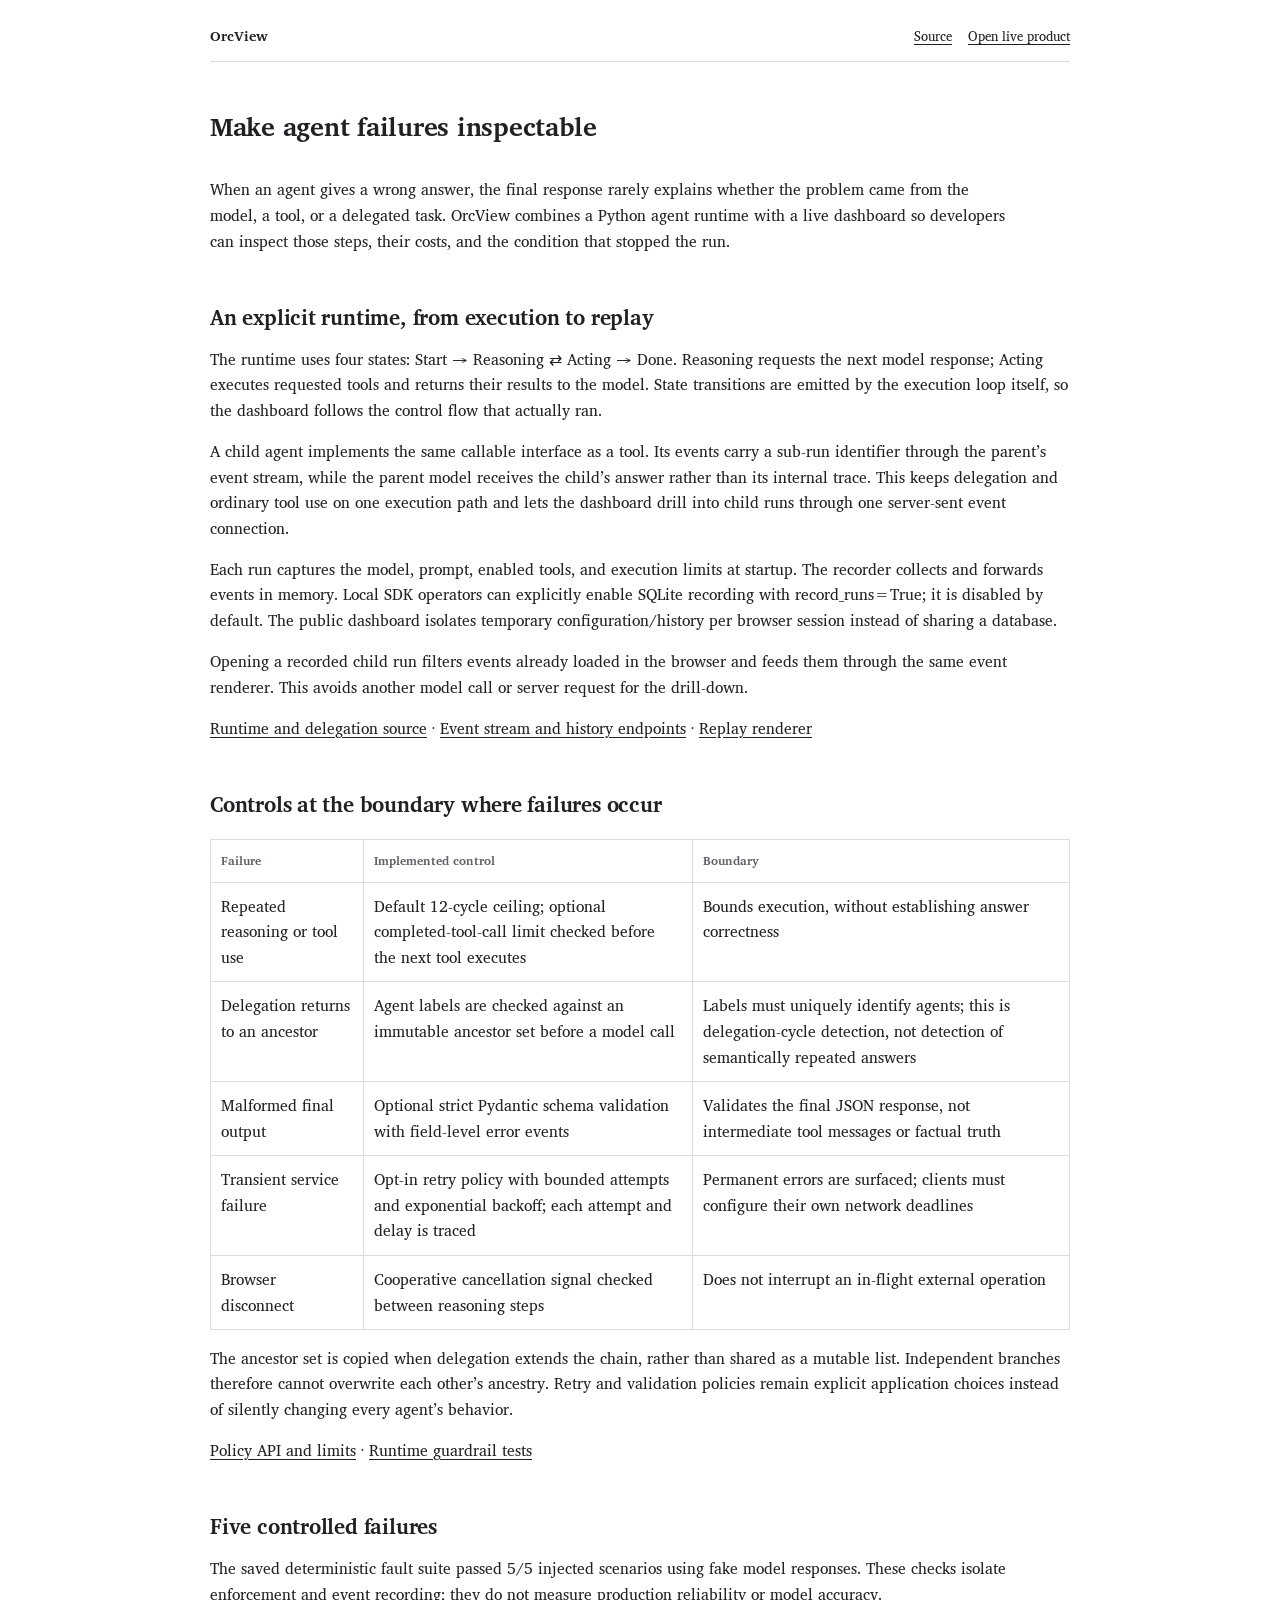
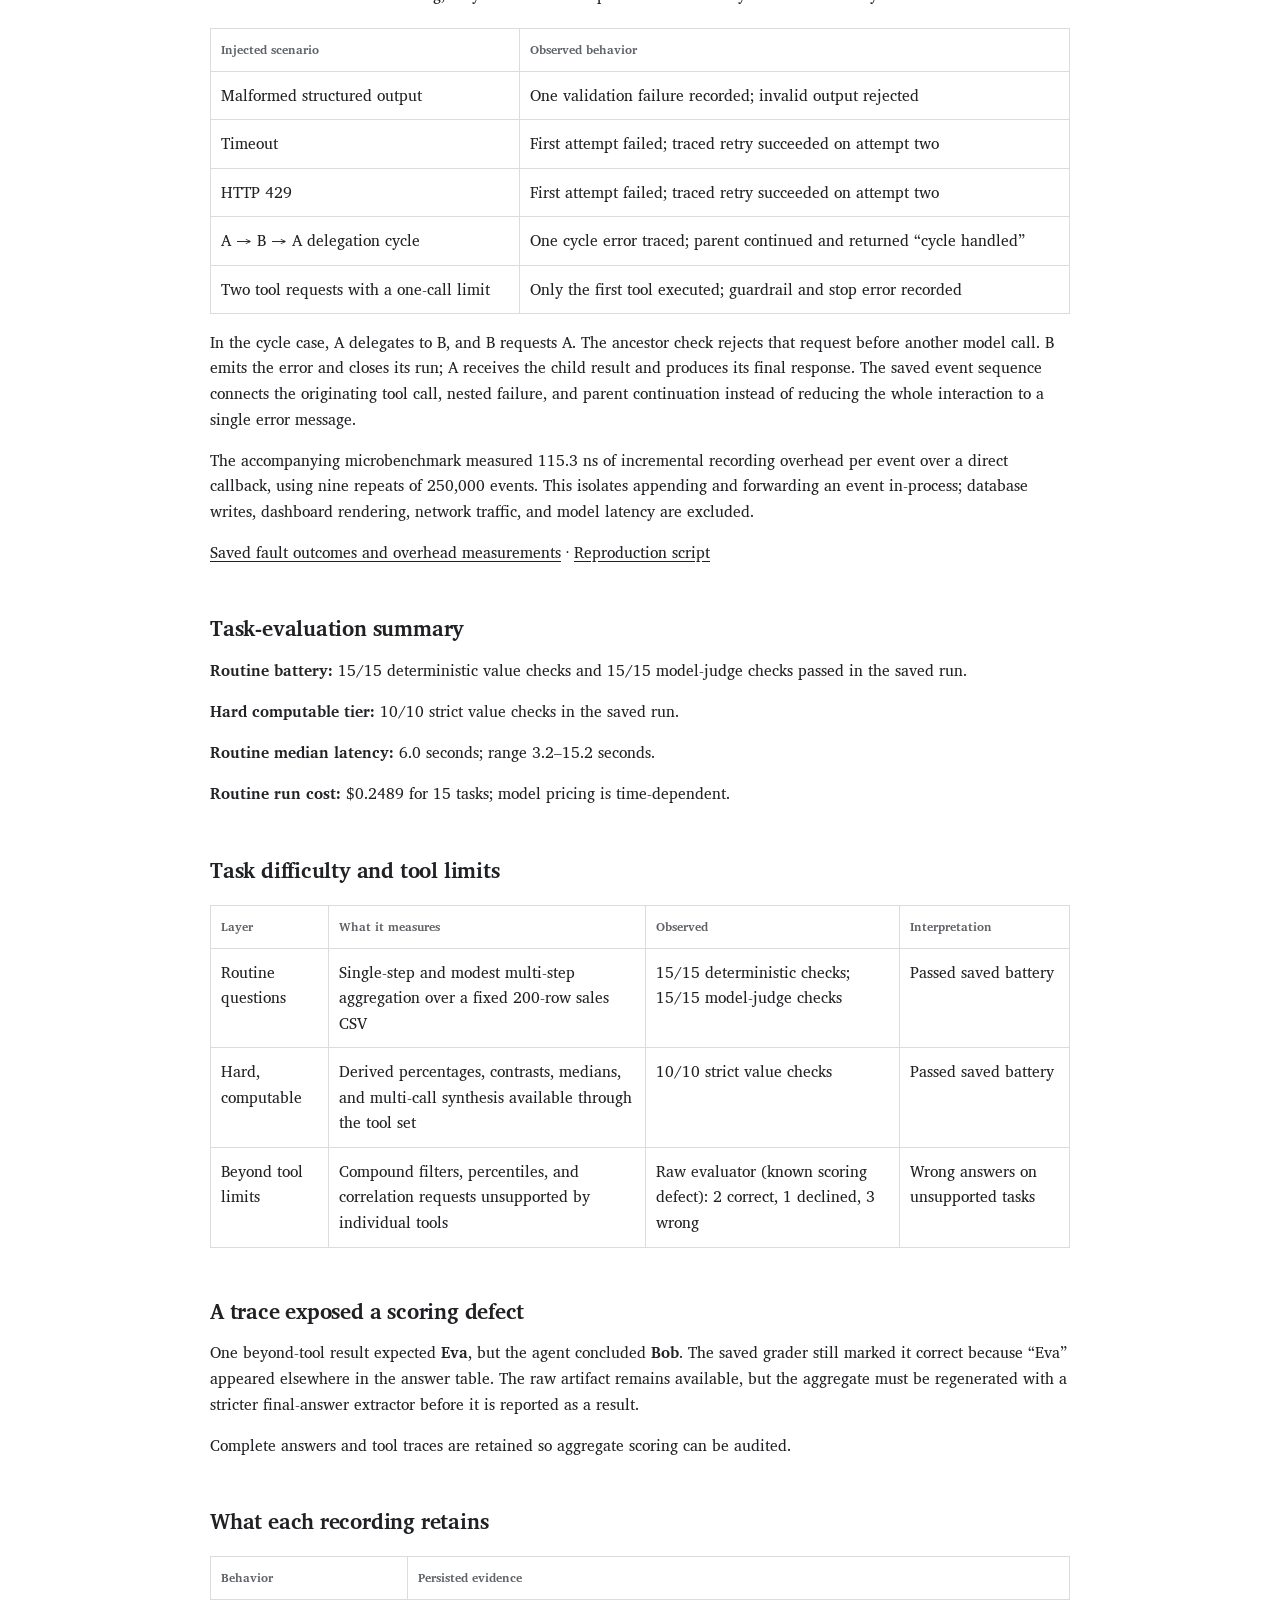
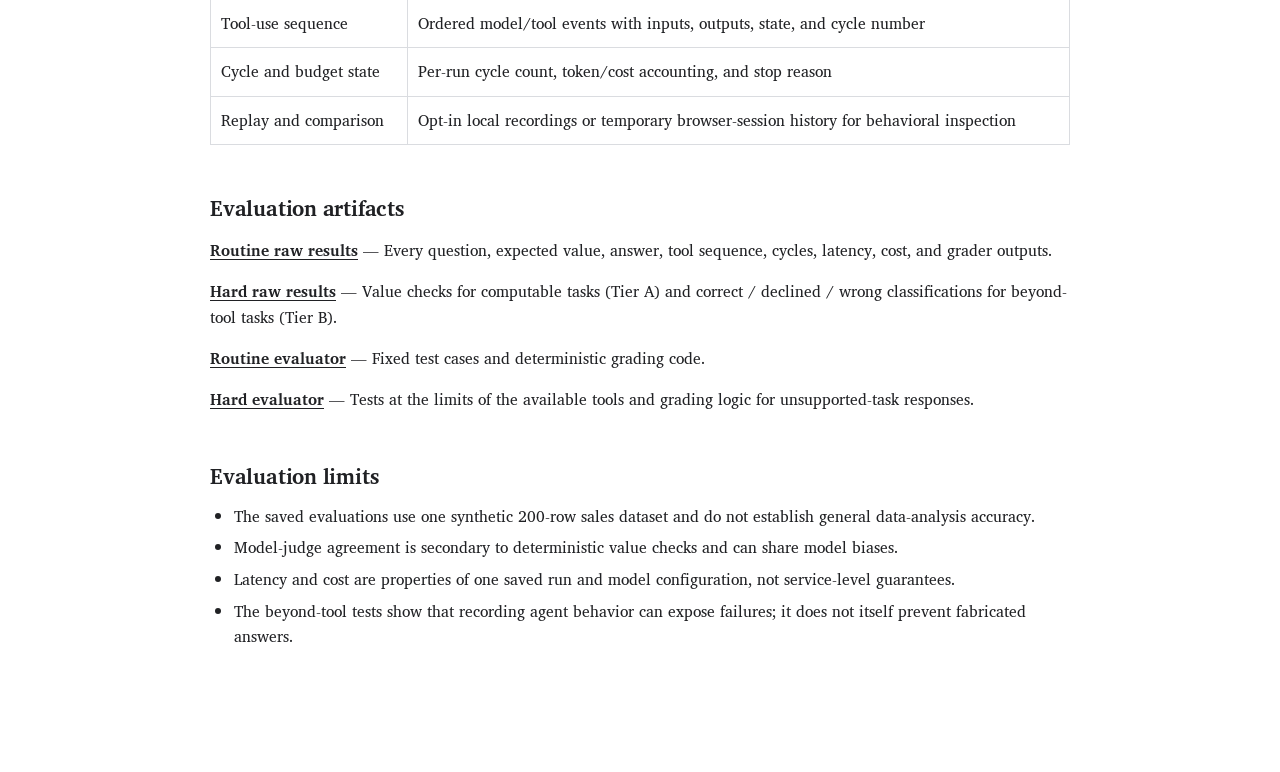
==== commit 53d90ace: "Remove page suffix from product analysis header" ====
--- a/docs/index.html
+++ b/docs/index.html
@@ -4,7 +4,7 @@
 
   <link rel="stylesheet" href="analysis-plain.css?v=research-plain-1">
 </head><body><main>
-  <nav><strong>OrcView / implementation and evaluation</strong><div><a class="button" href="https://github.com/ajorge2/agent-orchestrator">Source</a><a class="button primary" href="https://site--orcview--764vq9x779wv.code.run/">Open live product</a></div></nav>
+  <nav><strong>OrcView</strong><div><a class="button" href="https://github.com/ajorge2/agent-orchestrator">Source</a><a class="button primary" href="https://site--orcview--764vq9x779wv.code.run/">Open live product</a></div></nav>
   <header><h1>Make agent failures inspectable</h1><p>When an agent gives a wrong answer, the final response rarely explains whether the problem came from the model, a tool, or a delegated task. OrcView combines a Python agent runtime with a live dashboard so developers can inspect those steps, their costs, and the condition that stopped the run.</p></header>
 <section><h2>An explicit runtime, from execution to replay</h2><p>The runtime uses four states: Start → Reasoning ⇄ Acting → Done. Reasoning requests the next model response; Acting executes requested tools and returns their results to the model. State transitions are emitted by the execution loop itself, so the dashboard follows the control flow that actually ran.</p><p>A child agent implements the same callable interface as a tool. Its events carry a sub-run identifier through the parent’s event stream, while the parent model receives the child’s answer rather than its internal trace. This keeps delegation and ordinary tool use on one execution path and lets the dashboard drill into child runs through one server-sent event connection.</p><p>Each run captures the model, prompt, enabled tools, and execution limits at startup. The recorder collects and forwards events in memory. Local SDK operators can explicitly enable SQLite recording with record_runs=True; it is disabled by default. The public dashboard isolates temporary configuration/history per browser session instead of sharing a database.</p><p>Opening a recorded child run filters events already loaded in the browser and feeds them through the same event renderer. This avoids another model call or server request for the drill-down.</p><p><a href="https://github.com/ajorge2/agent-orchestrator/blob/main/orcview/_agent.py">Runtime and delegation source</a> · <a href="https://github.com/ajorge2/agent-orchestrator/blob/main/orcview/_server.py">Event stream and history endpoints</a> · <a href="https://github.com/ajorge2/agent-orchestrator/blob/main/orcview/static/index.html">Replay renderer</a></p></section>
 <section><h2>Controls at the boundary where failures occur</h2><table><thead><tr><th>Failure</th><th>Implemented control</th><th>Boundary</th></tr></thead><tbody><tr><td>Repeated reasoning or tool use</td><td>Default 12-cycle ceiling; optional completed-tool-call limit checked before the next tool executes</td><td>Bounds execution, without establishing answer correctness</td></tr><tr><td>Delegation returns to an ancestor</td><td>Agent labels are checked against an immutable ancestor set before a model call</td><td>Labels must uniquely identify agents; this is delegation-cycle detection, not detection of semantically repeated answers</td></tr><tr><td>Malformed final output</td><td>Optional strict Pydantic schema validation with field-level error events</td><td>Validates the final JSON response, not intermediate tool messages or factual truth</td></tr><tr><td>Transient service failure</td><td>Opt-in retry policy with bounded attempts and exponential backoff; each attempt and delay is traced</td><td>Permanent errors are surfaced; clients must configure their own network deadlines</td></tr><tr><td>Browser disconnect</td><td>Cooperative cancellation signal checked between reasoning steps</td><td>Does not interrupt an in-flight external operation</td></tr></tbody></table><p>The ancestor set is copied when delegation extends the chain, rather than shared as a mutable list. Independent branches therefore cannot overwrite each other’s ancestry. Retry and validation policies remain explicit application choices instead of silently changing every agent’s behavior.</p><p><a href="https://github.com/ajorge2/agent-orchestrator/blob/main/docs/reliability.md">Policy API and limits</a> · <a href="https://github.com/ajorge2/agent-orchestrator/blob/main/tests/test_agent_guardrails.py">Runtime guardrail tests</a></p></section>
